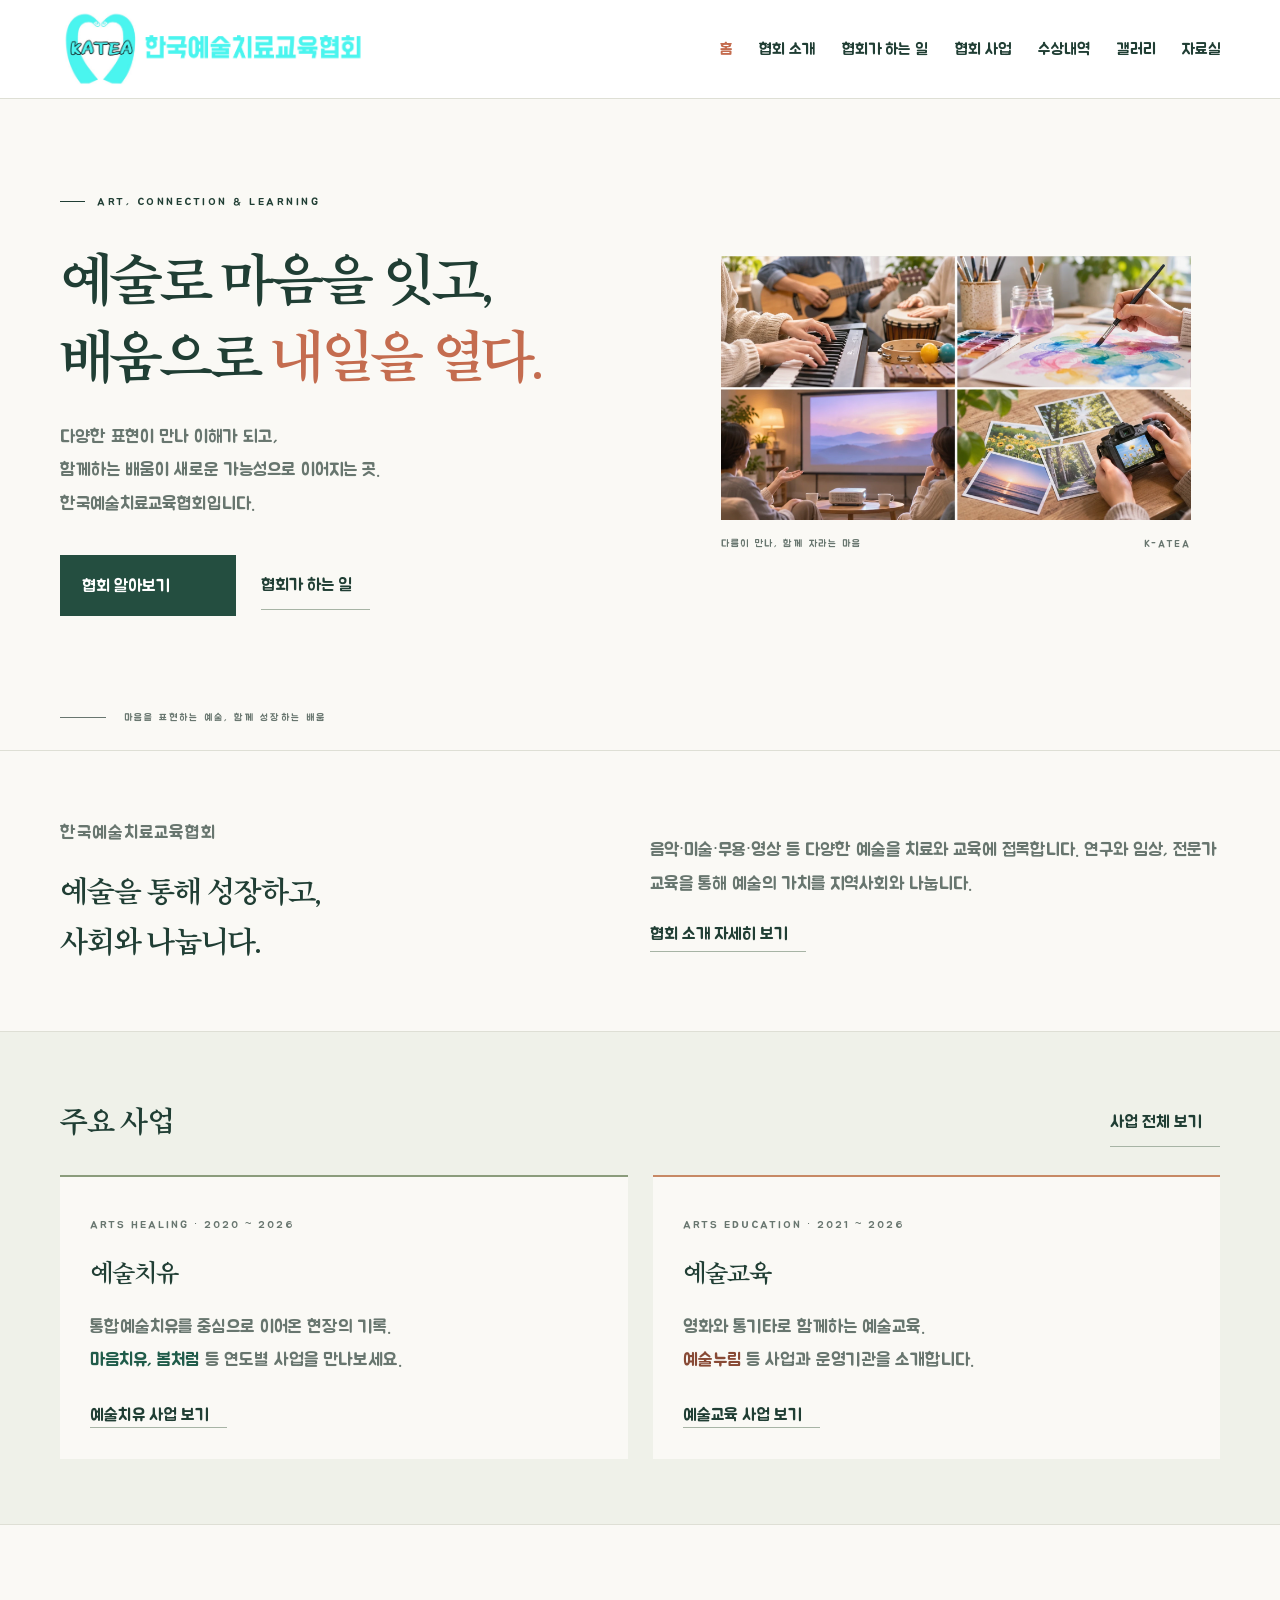
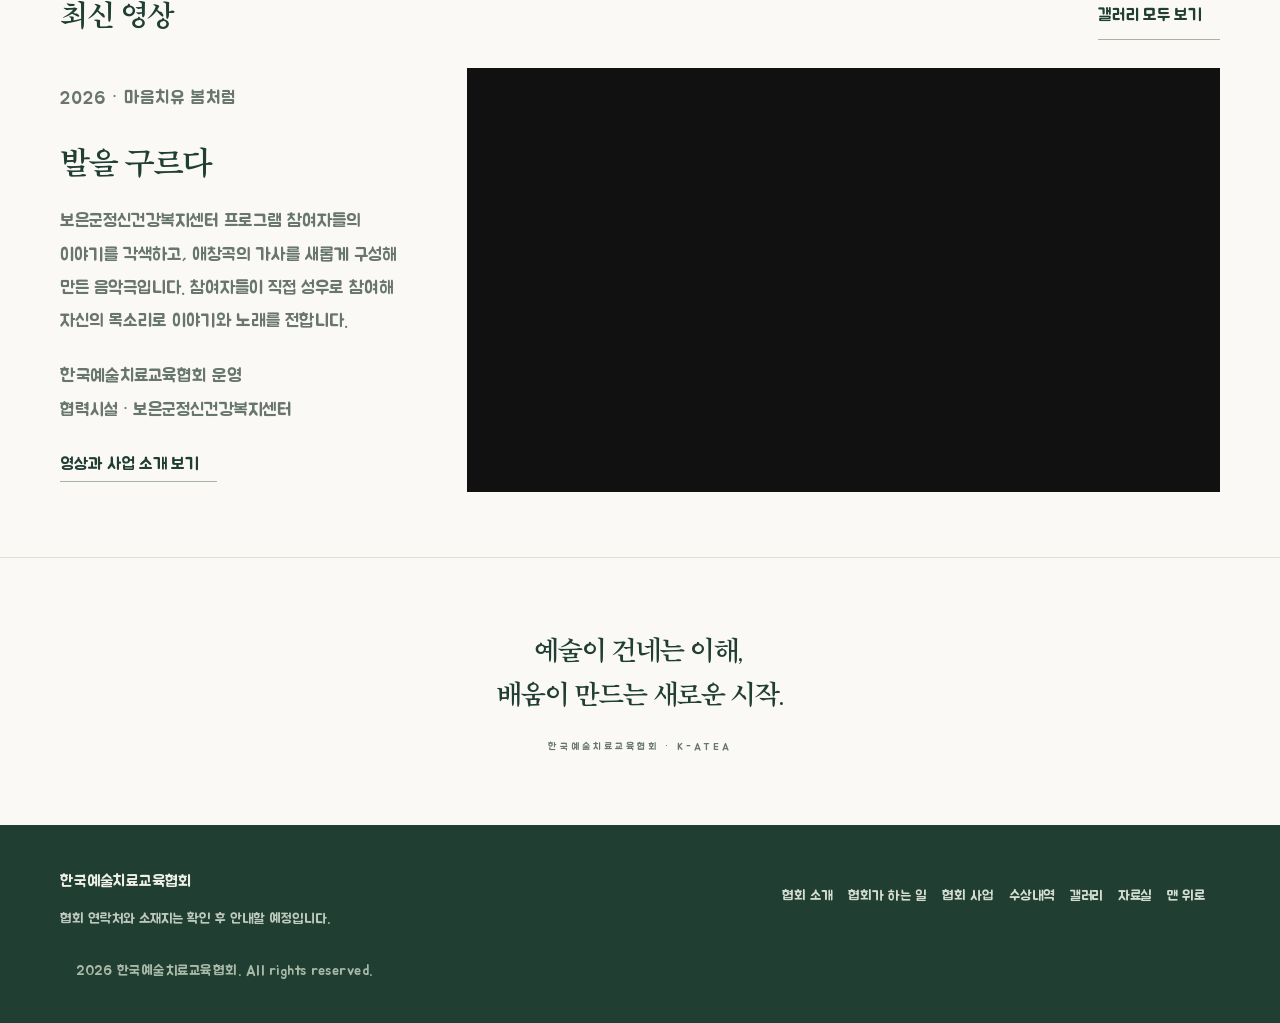
==== index.html @ a3e1eca7 "Replace the home hero illustration with the supplied arts photo collage" ====
<!doctype html><html lang="ko"><head><meta charset="utf-8"><meta name="viewport" content="width=device-width, initial-scale=1"><meta name="theme-color" content="#244e40"><title>한국예술치료교육협회</title><meta name="description" content="예술로 마음을 잇고, 배움으로 내일을 여는 한국예술치료교육협회. 협회 소개와 주요 사업, 활동 영상을 만나보세요."><link rel="canonical" href="https://k-atea.com/"><meta property="og:title" content="한국예술치료교육협회"><meta property="og:description" content="예술로 마음을 잇고, 배움으로 내일을 여는 한국예술치료교육협회. 협회 소개와 주요 사업, 활동 영상을 만나보세요."><meta property="og:url" content="https://k-atea.com/"><meta property="og:image" content="https://k-atea.com/assets/katea-bi.png"><link rel="stylesheet" href="/assets/site.css"><script>if(location.pathname==='/'||location.pathname==='/index.html'){const old={about:'/about/',history:'/about/#history',activities:'/activities/',projects:'/projects/',awards:'/awards/',gallery:'/gallery/'};const target=old[location.hash.slice(1)];if(target)location.replace(target);}</script><script src="/assets/site.js" defer></script></head><body class="home-page"><a href="#main" class="skip-link">본문 바로가기</a><header><div class="wrap header-inner"><a class="brand" href="/" aria-label="한국예술치료교육협회 홈"><img class="association-logo" src="/assets/katea-bi.png" width="2791" height="689" alt="한국예술치료교육협회 KATEA"></a><button class="menu" type="button" aria-expanded="false" aria-controls="navigation">메뉴</button><nav id="navigation" aria-label="주요 메뉴"><a href="/" aria-current="page">홈</a><a href="/about/">협회 소개</a><a href="/activities/">협회가 하는 일</a><a href="/projects/">협회 사업</a><a href="/awards/">수상내역</a><a href="/gallery/">갤러리</a><a href="/resources/">자료실</a></nav></div></header><main id="main"><section class="hero" aria-labelledby="hero-title"><div class="wrap hero-inner"><div>
<div class="eyebrow">ART, CONNECTION & LEARNING</div>
<h1 id="hero-title">예술로 마음을 잇고,<br>배움으로 <em>내일을 열다.</em></h1>
<p>다양한 표현이 만나 이해가 되고,<br>함께하는 배움이 새로운 가능성으로 이어지는 곳.<br>한국예술치료교육협회입니다.</p>
<div class="hero-actions"><a class="button" href="/about/">협회 알아보기 <span aria-hidden="true">↗</span></a><a class="text-link" href="/activities/">협회가 하는 일 <span aria-hidden="true">→</span></a></div>
</div>
<figure class="art"><img src="/assets/home-arts.webp" width="1670" height="940" fetchpriority="high" style="display:block;width:100%;height:auto" alt="건반·기타·타악기 연주, 수채화 그리기, 영상 감상, 사진 촬영을 담은 네 장면"><figcaption><span>다름이 만나, 함께 자라는 마음</span><span>K-ATEA</span></figcaption></figure>
</div><div class="wrap hero-foot">마음을 표현하는 예술, 함께 성장하는 배움</div></section><section class="home-summary"><div class="wrap home-summary-grid"><div><p class="kicker">한국예술치료교육협회</p><h2>예술을 통해 성장하고,<br>사회와 나눕니다.</h2></div><div><p>음악·미술·무용·영상 등 다양한 예술을 치료와 교육에 접목합니다. 연구와 임상, 전문가 교육을 통해 예술의 가치를 지역사회와 나눕니다.</p><a class="text-link" href="/about/">협회 소개 자세히 보기 →</a></div></div></section>
<section class="home-projects"><div class="wrap"><div class="home-section-heading"><h2>주요 사업</h2><a class="text-link" href="/projects/">사업 전체 보기 →</a></div><div class="home-project-grid"><a class="home-project-card" href="/projects/"><span class="section-index">ARTS HEALING · 2020 ~ 2026</span><h3>예술치유</h3><p>통합예술치유를 중심으로 이어온 현장의 기록.<br><span style="color:#205c4a">마음치유, 봄처럼</span> 등 연도별 사업을 만나보세요.</p><span class="home-card-link">예술치유 사업 보기 ↗</span></a><a class="home-project-card" href="/projects/?field=education"><span class="section-index">ARTS EDUCATION · 2021 ~ 2026</span><h3>예술교육</h3><p>영화와 통기타로 함께하는 예술교육.<br><span style="color:#884a35">예술누림</span> 등 사업과 운영기관을 소개합니다.</p><span class="home-card-link">예술교육 사업 보기 ↗</span></a></div></div></section>
<section class="home-latest"><div class="wrap"><div class="home-section-heading"><h2>최신 영상</h2><a class="text-link" href="/gallery/">갤러리 모두 보기 →</a></div><div class="home-latest-layout"><div><p class="kicker">2026 · 마음치유 봄처럼</p><h3>발을 구르다</h3><p>보은군정신건강복지센터 프로그램 참여자들의 이야기를 각색하고, 애창곡의 가사를 새롭게 구성해 만든 음악극입니다. 참여자들이 직접 성우로 참여해 자신의 목소리로 이야기와 노래를 전합니다.</p><p>한국예술치료교육협회 운영<br>협력시설 · 보은군정신건강복지센터</p><a class="text-link" href="/gallery/#video-title">영상과 사업 소개 보기 →</a></div><div class="video-frame"><iframe src="https://www.youtube-nocookie.com/embed/FaqzntUkGAo?rel=0" title="발을 구르다 | 2026, 마음치유 봄처럼" loading="lazy" referrerpolicy="strict-origin-when-cross-origin" allow="accelerometer; autoplay; clipboard-write; encrypted-media; gyroscope; picture-in-picture; web-share" allowfullscreen></iframe></div></div></div></section>
<div class="bottom-message"><p>예술이 건네는 이해,<br>배움이 만드는 새로운 시작.</p><small>한국예술치료교육협회 · K-ATEA</small></div></main><footer><div class="wrap"><div class="footer-inner"><div><strong>한국예술치료교육협회</strong><p>협회 연락처와 소재지는 확인 후 안내할 예정입니다.</p></div><div class="footer-links"><a href="/about/">협회 소개</a><a href="/activities/">협회가 하는 일</a><a href="/projects/">협회 사업</a><a href="/awards/">수상내역</a><a href="/gallery/">갤러리</a><a href="/resources/">자료실</a><a href="#main">맨 위로 ↑</a></div></div><div class="copyright">© <span id="year">2026</span> 한국예술치료교육협회. All rights reserved.</div></div></footer></body></html>
---- assets/site.css ----
:root{--ink:#203e34;--green:#244e40;--muted:#68766f;--paper:#faf9f5;--line:#dedfd5;--soft:#eff1e9;--accent:#c46c4f}
*{box-sizing:border-box}html{scroll-behavior:smooth;scroll-padding-top:110px}body{margin:0;background:var(--paper);color:var(--ink);font-family:"Noto Sans KR","Malgun Gothic",sans-serif;word-break:keep-all}a{color:inherit;text-decoration:none}button{font:inherit;cursor:pointer}a:focus-visible,button:focus-visible{outline:3px solid var(--accent);outline-offset:5px}.wrap{max-width:1240px;margin:auto;padding:0 40px}.draft{background:var(--green);color:#e4ebdf;text-align:center;padding:9px 16px;font-size:11px;letter-spacing:.03em}
header{position:sticky;top:0;background:rgba(250,249,245,.97);border-bottom:1px solid var(--line);z-index:5}.header-inner{height:88px;display:flex;align-items:center;justify-content:space-between;gap:22px}.brand{display:flex;align-items:center;gap:12px}.brand svg{width:38px;height:44px}.brand strong{display:block;font-size:19px;letter-spacing:-1px}.brand small{display:block;font-size:10px;letter-spacing:3px;margin-top:5px;color:var(--muted)}nav{display:flex;gap:27px}nav a{font-size:13px;font-weight:600;padding:14px 0}nav a:hover,nav a[aria-current]{color:var(--accent)}.menu{display:none;background:none;border:1px solid var(--line);padding:8px 12px;border-radius:4px}
.hero{position:relative;overflow:hidden;border-bottom:1px solid var(--line)}.hero-inner{display:grid;grid-template-columns:1.12fr 1fr;align-items:center;min-height:610px;gap:40px;padding-top:65px;padding-bottom:65px}.eyebrow{font-size:11px;letter-spacing:2.5px;font-weight:600;display:flex;align-items:center;gap:12px}.eyebrow:before{content:"";width:25px;height:1px;background:currentColor}.hero h1{font-size:clamp(36px,4.3vw,60px);font-weight:400;line-height:1.4;letter-spacing:-3px;margin:30px 0 25px}.hero h1 em{font-style:normal;color:var(--accent)}.hero p{font-size:15px;color:var(--muted);line-height:1.95;margin:0}.hero-actions{display:flex;gap:25px;align-items:center;margin-top:35px}.button{display:inline-flex;gap:30px;align-items:center;padding:16px 22px;background:var(--green);color:white;font-size:13px}.button:hover{background:#35634f}.text-link{font-size:13px;border-bottom:1px solid #a7b4a5;padding:10px 0}.art{margin:0;position:relative;max-width:470px;justify-self:center;width:100%}.art svg{width:100%;display:block}.art figcaption{margin-top:15px;display:flex;justify-content:space-between;color:var(--muted);font-size:10px;letter-spacing:1.7px}.hero-foot{font-size:10px;letter-spacing:2px;color:var(--muted);padding-bottom:24px;display:flex;gap:18px;align-items:center}.hero-foot:before{content:"";height:1px;width:46px;background:var(--muted)}
.section{padding:95px 0;border-bottom:1px solid var(--line)}.section-top{display:flex;justify-content:space-between;align-items:baseline;margin-bottom:38px}.section-title{font-size:34px;letter-spacing:-1.5px;font-weight:500;margin:0}.section-index{font-size:11px;letter-spacing:2px;color:var(--muted)}.split{display:grid;grid-template-columns:.85fr 1.15fr;gap:90px}.kicker{color:var(--accent);font-size:12px;letter-spacing:1px;margin:0 0 18px}.statement{font-size:33px;font-weight:400;line-height:1.65;letter-spacing:-1px;margin:0}.body-copy{font-size:15px;line-height:2.1;color:var(--muted);margin:0}.note{display:inline-block;font-size:11px;padding:5px 10px;background:#e8ebdf;color:#58634e;border-radius:20px;margin-bottom:15px}.values{margin-top:32px;display:flex;gap:24px;border-top:1px solid var(--line);padding-top:23px}.values span{font-size:12px;display:flex;align-items:center;gap:8px}.values i{width:6px;height:6px;background:var(--accent);border-radius:50%}.history{background:var(--soft)}.empty{border-top:1px solid #cdd4c6;border-bottom:1px solid #cdd4c6;padding:42px 0;display:flex;gap:30px;align-items:center}.empty-symbol{width:64px;height:64px;border:1px solid #cdd4c6;border-radius:50%;display:grid;place-items:center;font-size:25px;color:#66775e;flex-shrink:0}.empty h3{font-size:18px;font-weight:500;margin:0 0 10px}.empty p{font-size:13px;line-height:1.8;color:var(--muted);margin:0}.intro-line{max-width:600px;font-size:14px;line-height:1.9;color:var(--muted);margin:-16px 0 30px}.activities{display:grid;grid-template-columns:repeat(3,1fr);gap:35px;margin-top:25px}.activity{border-top:2px solid #8b9c7c;padding:26px 0 8px}.activity:nth-child(2){border-color:#c78965}.activity:nth-child(3){border-color:#c2bc83}.activity-number{font-size:12px;letter-spacing:2px;color:var(--muted)}.activity h3{font-size:23px;font-weight:500;letter-spacing:-1px;margin:26px 0 13px}.activity p{font-size:13px;line-height:1.95;color:var(--muted);margin:0}.award-inner{display:grid;grid-template-columns:.8fr 1.2fr;gap:75px;align-items:center}.award-title p{margin:18px 0 0;line-height:1.9;font-size:14px;color:var(--muted)}.gallery{background:#f0eee6}.gallery-head{display:flex;justify-content:space-between;align-items:center;gap:20px;margin-bottom:25px}.filters{display:flex;gap:8px}.filters button{border:1px solid #d4d6c9;background:transparent;padding:9px 19px;border-radius:24px;font-size:12px;color:var(--muted)}.filters button[aria-pressed="true"]{background:var(--green);color:white;border-color:var(--green)}.gallery-space{min-height:240px;border:1px solid #d4d6c9;display:grid;place-items:center;text-align:center;padding:35px;background:rgba(255,255,255,.25)}.gallery-space svg{width:45px;height:45px;margin:auto auto 17px;color:#7a886e}.gallery-space h3{font-size:19px;font-weight:500;margin:0 0 12px}.gallery-space p{font-size:13px;color:var(--muted);margin:0;line-height:1.9}.bottom-message{padding:70px 20px;text-align:center}.bottom-message p{font-size:26px;font-weight:400;line-height:1.7;letter-spacing:-1px;margin:0}.bottom-message small{display:block;letter-spacing:3px;font-size:10px;margin-top:22px;color:var(--muted)}footer{background:#213e33;color:#eff0e8;padding:40px 0}.footer-inner{display:flex;justify-content:space-between;align-items:center;gap:25px}.footer-inner strong{font-size:16px;font-weight:500}.footer-inner p{font-size:11px;color:#bdc9bc;line-height:1.8;margin:10px 0 0}.footer-inner a{font-size:12px;border-bottom:1px solid #7b8d7a;padding-bottom:5px}.copyright{font-size:10px;color:#a9b9a8;margin-top:28px;letter-spacing:.5px}
@media(max-width:1000px){.wrap{padding-left:26px;padding-right:26px}nav{gap:15px}nav a{font-size:12px}.brand strong{font-size:16px}.brand small{letter-spacing:2px}.hero-inner{min-height:540px;gap:15px}.split{gap:45px}.award-inner{gap:40px}}
@media(max-width:760px){html{scroll-padding-top:85px}.wrap{padding-left:23px;padding-right:23px}.header-inner{height:75px}.brand strong{font-size:16px}.brand small{font-size:8px;letter-spacing:1.8px}.brand svg{width:30px}.menu{display:block}nav{display:none;position:absolute;left:0;right:0;top:75px;background:var(--paper);padding:12px 24px 22px;border-bottom:1px solid var(--line);flex-direction:column;gap:0}nav.open{display:flex}nav a{font-size:14px;padding:13px 0}.hero-inner{grid-template-columns:1fr;padding-top:48px;padding-bottom:25px;gap:30px}.hero h1{font-size:42px;letter-spacing:-2.5px;margin-top:25px}.hero p{font-size:14px}.eyebrow{font-size:10px;letter-spacing:1.5px}.art{width:80%;max-width:360px}.hero-actions{gap:20px}.hero-foot{font-size:9px;padding-top:20px}.section{padding:62px 0}.section-top{margin-bottom:30px}.section-title{font-size:28px}.section-index{font-size:9px;letter-spacing:1px}.split,.award-inner{grid-template-columns:1fr;gap:28px}.statement{font-size:28px}.body-copy{font-size:14px}.activities{grid-template-columns:1fr;gap:27px}.activity h3{margin-top:16px}.activity p{max-width:480px}.empty{gap:18px;padding:30px 0}.empty-symbol{width:48px;height:48px}.empty h3{font-size:16px}.empty p{font-size:12px}.gallery-head{align-items:flex-start;flex-direction:column}.gallery-space{min-height:230px}.bottom-message{padding:50px 20px}.bottom-message p{font-size:22px}.footer-inner{align-items:flex-start;flex-direction:column}.intro-line{margin-top:-5px}}
@media(prefers-reduced-motion:reduce){html{scroll-behavior:auto}}

/* Official association BI and activity video */
header{background:#fff}.brand{flex-shrink:0}.association-logo{display:block;width:315px;max-width:100%;height:auto}.header-inner{height:98px}
.gallery-space[hidden],.gallery-feature[hidden]{display:none}
.gallery-feature{background:#fff;border:1px solid var(--line);padding:30px}
.video-heading{display:flex;justify-content:space-between;gap:25px;align-items:center;margin-bottom:24px}
.video-heading .kicker{margin-bottom:12px}.video-heading h3{font-size:36px;font-weight:500;letter-spacing:-1.5px;margin:0;line-height:1.4}
.video-project{font-size:14px;line-height:1.8;color:var(--muted);margin:0;text-align:right}.video-project span{display:block;font-size:11px;letter-spacing:1px;color:var(--accent);margin-bottom:4px}
.video-frame{aspect-ratio:16/9;width:100%;background:#111;position:relative}.video-frame iframe{position:absolute;inset:0;width:100%;height:100%;border:0}
.video-caption{display:flex;justify-content:space-between;gap:15px;align-items:center;margin:16px 0 26px;font-size:12px;color:var(--muted);line-height:1.8}.video-caption p{margin:0}.video-caption a{white-space:nowrap;border-bottom:1px solid #a7b4a5;color:var(--green)}
.partners{display:grid;grid-template-columns:repeat(4,minmax(0,1fr));border-top:1px solid var(--line);padding-top:24px;gap:22px}
.partner{min-width:0}.partner-role{display:block;font-size:11px;color:var(--muted);margin-bottom:12px}.partner a{display:flex;align-items:center;justify-content:center;height:75px;background:white;border:1px solid #edeee9;padding:12px}.partner img{display:block;max-width:100%;max-height:100%;width:auto;height:auto}.partner .partner-name{font-size:11px;line-height:1.7;margin:9px 0 0;color:var(--muted)}.partner .arte-mark{width:100%;height:auto;max-height:100%}
.gallery-status{font-size:12px;color:var(--muted);margin:15px 0 0}
@media(max-width:1000px){.association-logo{width:275px}.header-inner{gap:15px}nav{gap:15px}}
@media(max-width:760px){.header-inner{height:82px}.association-logo{width:235px}nav{top:82px}.gallery-feature{padding:18px}.video-heading{align-items:flex-start;flex-direction:column;gap:15px}.video-heading h3{font-size:30px}.video-project{text-align:left}.video-project span{display:inline;margin-right:8px}.video-caption{align-items:flex-start;flex-direction:column;margin-bottom:22px}.partners{grid-template-columns:repeat(2,minmax(0,1fr));gap:20px 15px}.partner a{height:67px;padding:10px}.partner-name{font-size:10px}.gallery-head{gap:20px}}
@media(max-width:360px){.association-logo{width:205px}.header-inner{gap:10px}}

/* Association purpose and strengths */
.about-purpose>.body-copy+.body-copy{margin-top:22px}.strengths{margin-top:65px;padding-top:42px;border-top:1px solid var(--line)}.strengths-intro h3{font-size:26px;line-height:1.6;letter-spacing:-1px;font-weight:500;margin:0}.strengths-intro .kicker{margin-bottom:12px}.strengths-grid{display:grid;grid-template-columns:repeat(2,minmax(0,1fr));gap:32px 55px;margin-top:32px}.strengths-grid article{position:relative;padding-left:38px}.strength-number{position:absolute;top:4px;left:0;color:var(--accent);font-size:11px;letter-spacing:1px}.strengths-grid h4{font-size:18px;font-weight:500;line-height:1.65;margin:0 0 12px;letter-spacing:-.5px}.strengths-grid p{font-size:13px;line-height:1.95;color:var(--muted);margin:0}
@media(max-width:760px){.strengths{margin-top:42px;padding-top:30px}.strengths-intro h3{font-size:23px}.strengths-grid{grid-template-columns:1fr;gap:28px;margin-top:28px}.strengths-grid article{padding-left:32px}.strengths-grid h4{font-size:17px}.about-purpose .values{gap:16px;flex-wrap:wrap}}

/* Arts healing and arts education project archive */
.projects-section{background:#f0f2eb}.projects-heading{display:flex;justify-content:space-between;align-items:center;gap:25px}.projects-heading .intro-line{margin:0}.project-filters{display:flex;gap:8px;flex-shrink:0}.project-filters button{border:1px solid #cfd7c9;background:transparent;color:var(--muted);padding:11px 23px;font-size:13px;border-radius:25px}.project-filters button[aria-pressed="true"]{background:var(--green);border-color:var(--green);color:white}.project-category-description{font-size:12px;letter-spacing:.5px;color:var(--muted);margin:28px 0 0}.project-timeline[hidden]{display:none}.project-timeline{margin-top:26px}.project-year{display:grid;grid-template-columns:180px minmax(0,1fr);gap:35px;border-top:1px solid #cdd5c6;padding:36px 0}.project-year:last-child{padding-bottom:0}.project-year-label h3{font-size:36px;font-weight:400;letter-spacing:-1px;margin:0 0 12px;line-height:1.2}.project-period{font-size:12px;color:var(--muted);line-height:1.8;margin:15px 0 0}.project-period>span{display:block;font-size:10px;letter-spacing:.5px}.project-live{display:inline-block;border:1px solid #a9baa0;color:#476a38;border-radius:20px;font-size:10px;padding:4px 10px}.project-entry{background:var(--paper);padding:26px 28px}.project-entry+.project-entry{margin-top:16px}.project-organizer{font-size:11px;color:var(--muted);margin:0 0 10px}.project-entry h4{font-size:19px;font-weight:500;letter-spacing:-.5px;line-height:1.7;margin:0}.project-tags{display:flex;flex-wrap:wrap;gap:7px;margin-top:16px}.project-tags span{font-size:11px;color:#59674e;background:#e8ecdf;padding:5px 10px;border-radius:3px}.project-institutions{border-top:1px solid var(--line);margin-top:22px;padding-top:14px}.project-institutions summary{font-size:12px;color:var(--green);cursor:pointer;padding:3px 0;width:fit-content}.project-institutions summary:focus-visible{outline:3px solid var(--accent);outline-offset:5px}.project-institution-groups{padding-top:18px}.project-institution-groups>div+div{margin-top:20px}.project-institution-groups h5{font-size:12px;font-weight:600;margin:0 0 10px}.project-institution-groups ul{list-style:disc;margin:0;padding-left:17px;display:grid;grid-template-columns:repeat(2,minmax(0,1fr));column-gap:25px;row-gap:7px}.project-institution-groups li{font-size:12px;line-height:1.85;color:var(--muted);padding-left:1px}
@media(max-width:1020px){.menu{display:block}nav{display:none;position:absolute;left:0;right:0;top:82px;background:#fff;padding:12px 24px 22px;border-bottom:1px solid var(--line);flex-direction:column;gap:0}nav.open{display:flex}nav a{font-size:14px;padding:13px 0}.header-inner{height:82px}.association-logo{width:235px}}
@media(max-width:760px){.projects-heading{align-items:flex-start;flex-direction:column;gap:24px}.project-filters button{padding:10px 23px}.project-year{grid-template-columns:1fr;gap:21px;padding:28px 0}.project-year-label{display:flex;align-items:center;gap:14px;flex-wrap:wrap}.project-year-label h3{font-size:30px;margin:0}.project-period{margin:0 0 0 auto;text-align:right;font-size:11px}.project-period>span{font-size:9px}.project-entry{padding:21px 19px}.project-entry h4{font-size:17px}.project-institution-groups ul{grid-template-columns:1fr;gap:6px}.project-category-description{font-size:11px}}

/* Separate menu pages and a concise home */
.skip-link{position:absolute;left:-9999px;top:12px;background:#fff;padding:12px;z-index:20}.skip-link:focus{left:12px}.sr-only{position:absolute;width:1px;height:1px;padding:0;margin:-1px;overflow:hidden;clip:rect(0,0,0,0);white-space:nowrap;border:0}
.page-heading{background:var(--soft);border-bottom:1px solid var(--line);padding:28px 0 46px}.breadcrumb{display:flex;gap:12px;font-size:11px;color:var(--muted);margin-bottom:30px}.breadcrumb a{text-decoration:underline;text-underline-offset:3px}.page-heading h1{font-size:44px;font-weight:400;letter-spacing:-2px;line-height:1.4;margin:14px 0}.page-heading>.wrap>p{font-size:14px;line-height:1.9;color:var(--muted);margin:0;max-width:680px}.page-subnav{display:flex;gap:24px;margin-top:26px;flex-wrap:wrap}.page-subnav a{font-size:12px;border-bottom:1px solid #a7b4a5;padding-bottom:7px}.detail-page .section{padding-top:52px;padding-bottom:70px;min-height:250px}.detail-page .projects-section,.detail-page .gallery{background:var(--paper)}.detail-page .strengths{margin-top:50px}.detail-page .strengths-intro h2{font-size:26px;line-height:1.6;font-weight:500;letter-spacing:-1px;margin:0}.detail-page .strengths-grid h3{font-size:18px;line-height:1.65;font-weight:500;letter-spacing:-.5px;margin:0 0 12px}.detail-page .project-year-label h2{font-size:36px;font-weight:400;letter-spacing:-1px;line-height:1.2;margin:0 0 12px}.detail-page .project-entry h3{font-size:19px;font-weight:500;letter-spacing:-.5px;line-height:1.7;margin:0}.detail-page .project-institution-groups h4{font-size:12px;font-weight:600;margin:0 0 10px}.detail-page .video-heading h2{font-size:36px;font-weight:500;letter-spacing:-1.5px;line-height:1.4;margin:0}.detail-page #history{border-top:1px solid var(--line)}
.home-summary{padding:65px 0;border-bottom:1px solid var(--line)}.home-summary-grid{display:grid;grid-template-columns:.95fr 1.05fr;gap:75px;align-items:center}.home-summary h2{font-size:29px;line-height:1.7;font-weight:400;letter-spacing:-1px;margin:0}.home-summary p{font-size:14px;line-height:2;color:var(--muted);margin:0 0 18px}.home-projects{padding:65px 0;background:var(--soft);border-bottom:1px solid var(--line)}.home-section-heading{display:flex;align-items:center;justify-content:space-between;gap:25px;margin-bottom:28px}.home-section-heading h2{font-size:29px;font-weight:500;letter-spacing:-1px;margin:0}.home-project-grid{display:grid;grid-template-columns:repeat(2,minmax(0,1fr));gap:25px}.home-project-card{background:var(--paper);padding:30px;display:block;border-top:2px solid #8b9c7c;transition:background .15s}.home-project-card:nth-child(2){border-top-color:#c78965}.home-project-card:hover{background:#fff}.home-project-card h3{font-size:24px;font-weight:500;letter-spacing:-1px;margin:16px 0}.home-project-card p{font-size:13px;line-height:1.9;color:var(--muted);margin:0 0 22px}.home-card-link{font-size:12px;border-bottom:1px solid #a7b4a5;padding-bottom:5px}.home-latest{padding:65px 0;border-bottom:1px solid var(--line)}.home-latest-layout{display:grid;grid-template-columns:.65fr 1.35fr;gap:45px;align-items:center}.home-latest h3{font-size:31px;font-weight:400;letter-spacing:-1px;margin:15px 0}.home-latest p{font-size:14px;line-height:1.9;color:var(--muted);margin:0 0 22px}.home-latest .video-frame{margin:0}.footer-links{display:flex;flex-wrap:wrap;gap:15px;line-height:1.8}.footer-inner .footer-links a{font-size:11px;border:0;color:#d3ddcf}.empty-page{padding:75px 0;min-height:350px}.empty-page p{line-height:2;color:var(--muted)}
@media(max-width:760px){.page-heading{padding:23px 0 30px}.page-heading h1{font-size:34px;letter-spacing:-1.5px}.breadcrumb{margin-bottom:23px}.page-heading>.wrap>p{font-size:13px}.detail-page .section{padding-top:36px;padding-bottom:48px}.home-summary,.home-projects,.home-latest{padding:45px 0}.home-summary-grid,.home-latest-layout{grid-template-columns:1fr;gap:25px}.home-summary h2{font-size:25px}.home-section-heading h2{font-size:26px}.home-section-heading{gap:15px}.home-section-heading .text-link{font-size:11px;white-space:nowrap}.home-project-grid{grid-template-columns:1fr;gap:18px}.home-project-card{padding:25px}.home-project-card h3{font-size:22px;margin:14px 0}.home-project-card p{margin-bottom:18px}.home-latest h3{font-size:28px}.detail-page .strengths-intro h2{font-size:23px}.detail-page .strengths-grid h3{font-size:17px}.detail-page .project-year-label h2{font-size:30px;margin:0}.detail-page .project-entry h3{font-size:17px}.detail-page .video-heading h2{font-size:30px}.page-subnav{gap:20px}.footer-links{gap:12px}}

/* 2024 Korea Arts & Culture Education Service commendation */
.award-record{display:grid;grid-template-columns:.9fr 1.1fr;gap:55px;align-items:start}.award-photo{margin:0}.award-photo>a{display:block;background:#eee9df;border:1px solid #e1dfd5;padding:10px}.award-photo img{display:block;width:100%;height:auto}.award-photo figcaption{text-align:center;margin-top:15px;font-size:12px;color:var(--muted)}.award-photo figcaption a{border-bottom:1px solid #a7b4a5;padding-bottom:4px}.award-copy>.kicker{line-height:1.8;margin:0 0 15px}.award-copy h2{font-size:30px;font-weight:500;line-height:1.6;letter-spacing:-1.2px;margin:0 0 26px}.award-facts{margin:0;padding:20px 0;border-top:1px solid var(--line);border-bottom:1px solid var(--line)}.award-facts>div{display:grid;grid-template-columns:80px minmax(0,1fr);gap:14px;font-size:13px;line-height:1.8}.award-facts>div+div{margin-top:10px}.award-facts dt{color:var(--muted)}.award-facts dd{margin:0}.award-description{margin-top:28px}.award-description h3{font-size:19px;line-height:1.7;font-weight:500;margin:0 0 15px;letter-spacing:-.5px}.award-description p{font-size:14px;line-height:2;color:var(--muted);margin:0}.award-description p+p{margin-top:16px}.award-citation{margin-top:24px;border-top:1px solid var(--line);padding-top:17px}.award-citation summary{font-size:12px;color:var(--green);cursor:pointer;line-height:1.8;padding:3px 0}.award-citation blockquote{font-size:13px;line-height:2;color:var(--muted);margin:17px 0 0;padding:0 0 0 16px;border-left:2px solid #aab69a}.award-project-link{margin-top:25px;display:inline-block}
@media(max-width:760px){.award-record{grid-template-columns:1fr;gap:35px}.award-photo{max-width:410px;width:100%;justify-self:center}.award-copy h2{font-size:25px;letter-spacing:-1px;margin-bottom:22px}.award-copy>.kicker{font-size:11px}.award-facts>div{grid-template-columns:65px minmax(0,1fr);gap:10px;font-size:12px}.award-description h3{font-size:18px}.award-description p{font-size:13px}.award-citation blockquote{font-size:12px}}

.video-description{margin:0 0 24px;max-width:860px}.video-description h3{font-size:14px;font-weight:600;color:var(--green);margin:0 0 8px}.video-description p{font-size:15px;line-height:1.95;color:var(--muted);margin:0}

/* BOOKK typography */

@font-face{font-family:"Bookk Gothic";src:url("/assets/fonts/BookkGothic_Bold.woff2") format("woff2");font-style:normal;font-weight:100 900;font-display:swap}
@font-face{font-family:"Bookk Myungjo";src:url("/assets/fonts/BookkMyungjo_Light.woff2") format("woff2");font-style:normal;font-weight:100 500;font-display:swap}
@font-face{font-family:"Bookk Myungjo";src:url("/assets/fonts/BookkMyungjo_Bold.woff2") format("woff2");font-style:normal;font-weight:600 900;font-display:swap}
body{font-family:"Bookk Gothic","Malgun Gothic",sans-serif}input,select,textarea{font-family:inherit}h1,h2,h3,h4,h5,h6,.statement,.bottom-message p{font-family:"Bookk Myungjo","Batang",serif}

h1,h2,h3,h4,h5,h6,.statement,.bottom-message p{font-weight:700!important}

/* Jua body type and larger reading sizes */
@font-face{font-family:"BM Jua";src:url("/assets/fonts/BMJUA.woff2") format("woff2");font-style:normal;font-weight:100 900;font-display:swap}
body{font-family:"BM Jua","Malgun Gothic",sans-serif;font-size:18px;line-height:1.7}
main p:not(.statement):not(.bottom-message p),main li,main dd,main dt,main blockquote{font-size:18px!important;line-height:1.85!important}
main button,main summary,main label,main input,main select,.text-link,.button,.page-subnav a,.home-card-link{font-size:17px!important}
nav a{font-size:16px!important}
.project-tags span,.project-period>span,.project-live,.partner-role,.partner-name,.video-caption,.breadcrumb,.kicker,.project-category-description{font-size:15px!important}
.footer-inner p,.footer-inner .footer-links a,.copyright{font-size:14px}
.detail-page .project-institution-groups h4,.video-description h3{font-size:18px}
@media(max-width:760px){body{font-size:17px}main p:not(.statement):not(.bottom-message p),main li,main dd,main dt,main blockquote{font-size:17px!important}main button,main summary,main label,.text-link,.button{font-size:16px!important}.home-section-heading{flex-wrap:wrap}.hero-actions{flex-wrap:wrap}.video-caption{flex-wrap:wrap}}
@media(min-width:1021px) and (max-width:1250px){nav{gap:14px}.association-logo{width:245px}}

/* Render middle dots with a system glyph in Jua text. */
@font-face{font-family:"BM Jua";src:local("Arial"),local("Liberation Sans"),local("Roboto"),local("Helvetica");font-style:normal;font-weight:100 900;unicode-range:U+00B7,U+007E}
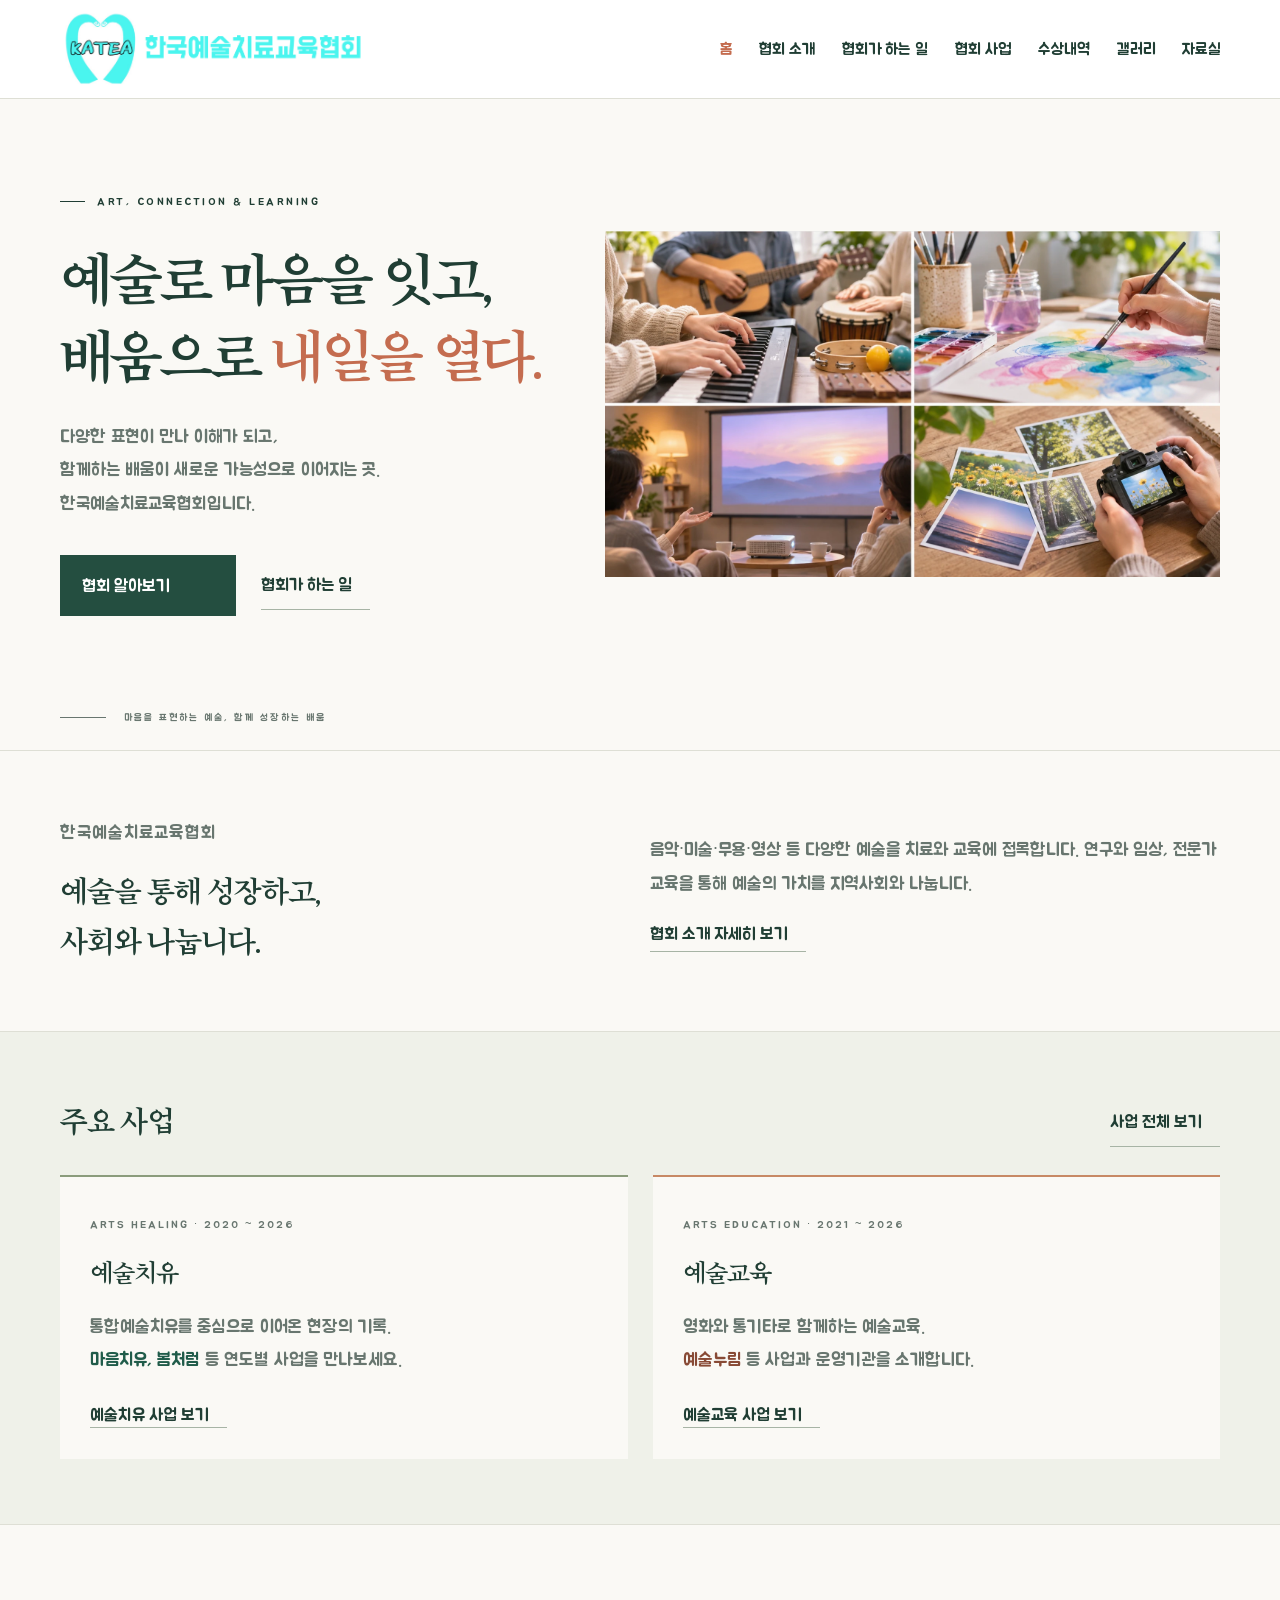
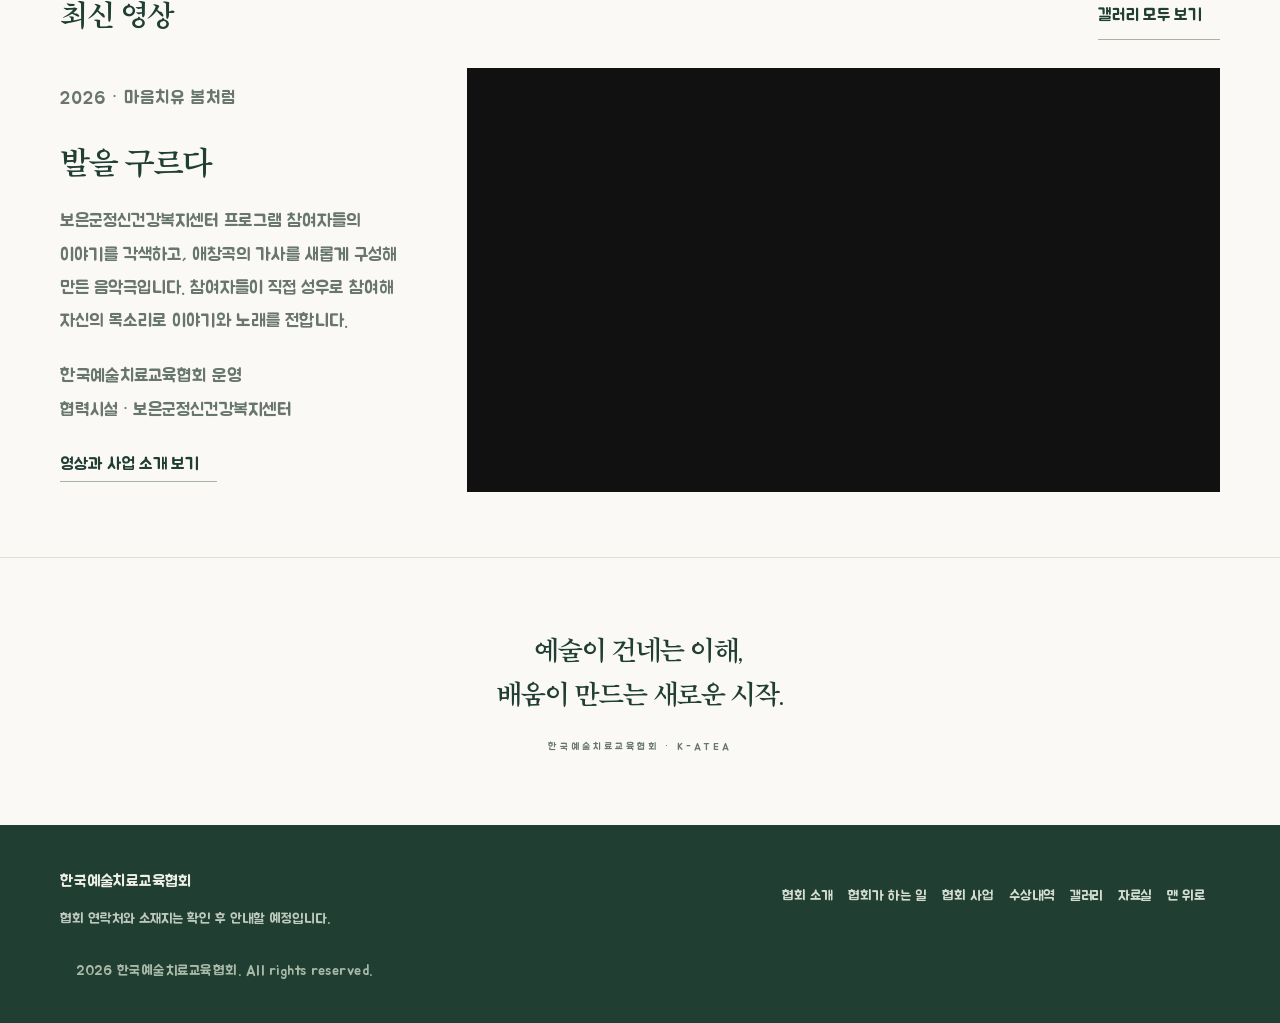
==== commit 8fb2c85f: "Enlarge the home photo on desktop and mobile and remove its caption" ====
--- a/index.html
+++ b/index.html
@@ -1,10 +1,10 @@
-<!doctype html><html lang="ko"><head><meta charset="utf-8"><meta name="viewport" content="width=device-width, initial-scale=1"><meta name="theme-color" content="#244e40"><title>한국예술치료교육협회</title><meta name="description" content="예술로 마음을 잇고, 배움으로 내일을 여는 한국예술치료교육협회. 협회 소개와 주요 사업, 활동 영상을 만나보세요."><link rel="canonical" href="https://k-atea.com/"><meta property="og:title" content="한국예술치료교육협회"><meta property="og:description" content="예술로 마음을 잇고, 배움으로 내일을 여는 한국예술치료교육협회. 협회 소개와 주요 사업, 활동 영상을 만나보세요."><meta property="og:url" content="https://k-atea.com/"><meta property="og:image" content="https://k-atea.com/assets/katea-bi.png"><link rel="stylesheet" href="/assets/site.css"><script>if(location.pathname==='/'||location.pathname==='/index.html'){const old={about:'/about/',history:'/about/#history',activities:'/activities/',projects:'/projects/',awards:'/awards/',gallery:'/gallery/'};const target=old[location.hash.slice(1)];if(target)location.replace(target);}</script><script src="/assets/site.js" defer></script></head><body class="home-page"><a href="#main" class="skip-link">본문 바로가기</a><header><div class="wrap header-inner"><a class="brand" href="/" aria-label="한국예술치료교육협회 홈"><img class="association-logo" src="/assets/katea-bi.png" width="2791" height="689" alt="한국예술치료교육협회 KATEA"></a><button class="menu" type="button" aria-expanded="false" aria-controls="navigation">메뉴</button><nav id="navigation" aria-label="주요 메뉴"><a href="/" aria-current="page">홈</a><a href="/about/">협회 소개</a><a href="/activities/">협회가 하는 일</a><a href="/projects/">협회 사업</a><a href="/awards/">수상내역</a><a href="/gallery/">갤러리</a><a href="/resources/">자료실</a></nav></div></header><main id="main"><section class="hero" aria-labelledby="hero-title"><div class="wrap hero-inner"><div>
+<!doctype html><html lang="ko"><head><meta charset="utf-8"><meta name="viewport" content="width=device-width, initial-scale=1"><meta name="theme-color" content="#244e40"><title>한국예술치료교육협회</title><meta name="description" content="예술로 마음을 잇고, 배움으로 내일을 여는 한국예술치료교육협회. 협회 소개와 주요 사업, 활동 영상을 만나보세요."><link rel="canonical" href="https://k-atea.com/"><meta property="og:title" content="한국예술치료교육협회"><meta property="og:description" content="예술로 마음을 잇고, 배움으로 내일을 여는 한국예술치료교육협회. 협회 소개와 주요 사업, 활동 영상을 만나보세요."><meta property="og:url" content="https://k-atea.com/"><meta property="og:image" content="https://k-atea.com/assets/katea-bi.png"><link rel="stylesheet" href="/assets/site.css"><script>if(location.pathname==='/'||location.pathname==='/index.html'){const old={about:'/about/',history:'/about/#history',activities:'/activities/',projects:'/projects/',awards:'/awards/',gallery:'/gallery/'};const target=old[location.hash.slice(1)];if(target)location.replace(target);}</script><script src="/assets/site.js" defer></script><style>.hero .hero-inner{grid-template-columns:minmax(0,1fr) minmax(0,1.2fr);gap:32px}.hero .art{width:100%;max-width:none}@media(max-width:760px){.hero .hero-inner{grid-template-columns:minmax(0,1fr);gap:25px}}</style></head><body class="home-page"><a href="#main" class="skip-link">본문 바로가기</a><header><div class="wrap header-inner"><a class="brand" href="/" aria-label="한국예술치료교육협회 홈"><img class="association-logo" src="/assets/katea-bi.png" width="2791" height="689" alt="한국예술치료교육협회 KATEA"></a><button class="menu" type="button" aria-expanded="false" aria-controls="navigation">메뉴</button><nav id="navigation" aria-label="주요 메뉴"><a href="/" aria-current="page">홈</a><a href="/about/">협회 소개</a><a href="/activities/">협회가 하는 일</a><a href="/projects/">협회 사업</a><a href="/awards/">수상내역</a><a href="/gallery/">갤러리</a><a href="/resources/">자료실</a></nav></div></header><main id="main"><section class="hero" aria-labelledby="hero-title"><div class="wrap hero-inner"><div>
 <div class="eyebrow">ART, CONNECTION & LEARNING</div>
 <h1 id="hero-title">예술로 마음을 잇고,<br>배움으로 <em>내일을 열다.</em></h1>
 <p>다양한 표현이 만나 이해가 되고,<br>함께하는 배움이 새로운 가능성으로 이어지는 곳.<br>한국예술치료교육협회입니다.</p>
 <div class="hero-actions"><a class="button" href="/about/">협회 알아보기 <span aria-hidden="true">↗</span></a><a class="text-link" href="/activities/">협회가 하는 일 <span aria-hidden="true">→</span></a></div>
 </div>
-<figure class="art"><img src="/assets/home-arts.webp" width="1670" height="940" fetchpriority="high" style="display:block;width:100%;height:auto" alt="건반·기타·타악기 연주, 수채화 그리기, 영상 감상, 사진 촬영을 담은 네 장면"><figcaption><span>다름이 만나, 함께 자라는 마음</span><span>K-ATEA</span></figcaption></figure>
+<figure class="art"><img src="/assets/home-arts.webp" width="1670" height="940" fetchpriority="high" style="display:block;width:100%;height:auto" alt="건반·기타·타악기 연주, 수채화 그리기, 영상 감상, 사진 촬영을 담은 네 장면"></figure>
 </div><div class="wrap hero-foot">마음을 표현하는 예술, 함께 성장하는 배움</div></section><section class="home-summary"><div class="wrap home-summary-grid"><div><p class="kicker">한국예술치료교육협회</p><h2>예술을 통해 성장하고,<br>사회와 나눕니다.</h2></div><div><p>음악·미술·무용·영상 등 다양한 예술을 치료와 교육에 접목합니다. 연구와 임상, 전문가 교육을 통해 예술의 가치를 지역사회와 나눕니다.</p><a class="text-link" href="/about/">협회 소개 자세히 보기 →</a></div></div></section>
 <section class="home-projects"><div class="wrap"><div class="home-section-heading"><h2>주요 사업</h2><a class="text-link" href="/projects/">사업 전체 보기 →</a></div><div class="home-project-grid"><a class="home-project-card" href="/projects/"><span class="section-index">ARTS HEALING · 2020 ~ 2026</span><h3>예술치유</h3><p>통합예술치유를 중심으로 이어온 현장의 기록.<br><span style="color:#205c4a">마음치유, 봄처럼</span> 등 연도별 사업을 만나보세요.</p><span class="home-card-link">예술치유 사업 보기 ↗</span></a><a class="home-project-card" href="/projects/?field=education"><span class="section-index">ARTS EDUCATION · 2021 ~ 2026</span><h3>예술교육</h3><p>영화와 통기타로 함께하는 예술교육.<br><span style="color:#884a35">예술누림</span> 등 사업과 운영기관을 소개합니다.</p><span class="home-card-link">예술교육 사업 보기 ↗</span></a></div></div></section>
 <section class="home-latest"><div class="wrap"><div class="home-section-heading"><h2>최신 영상</h2><a class="text-link" href="/gallery/">갤러리 모두 보기 →</a></div><div class="home-latest-layout"><div><p class="kicker">2026 · 마음치유 봄처럼</p><h3>발을 구르다</h3><p>보은군정신건강복지센터 프로그램 참여자들의 이야기를 각색하고, 애창곡의 가사를 새롭게 구성해 만든 음악극입니다. 참여자들이 직접 성우로 참여해 자신의 목소리로 이야기와 노래를 전합니다.</p><p>한국예술치료교육협회 운영<br>협력시설 · 보은군정신건강복지센터</p><a class="text-link" href="/gallery/#video-title">영상과 사업 소개 보기 →</a></div><div class="video-frame"><iframe src="https://www.youtube-nocookie.com/embed/FaqzntUkGAo?rel=0" title="발을 구르다 | 2026, 마음치유 봄처럼" loading="lazy" referrerpolicy="strict-origin-when-cross-origin" allow="accelerometer; autoplay; clipboard-write; encrypted-media; gyroscope; picture-in-picture; web-share" allowfullscreen></iframe></div></div></div></section>
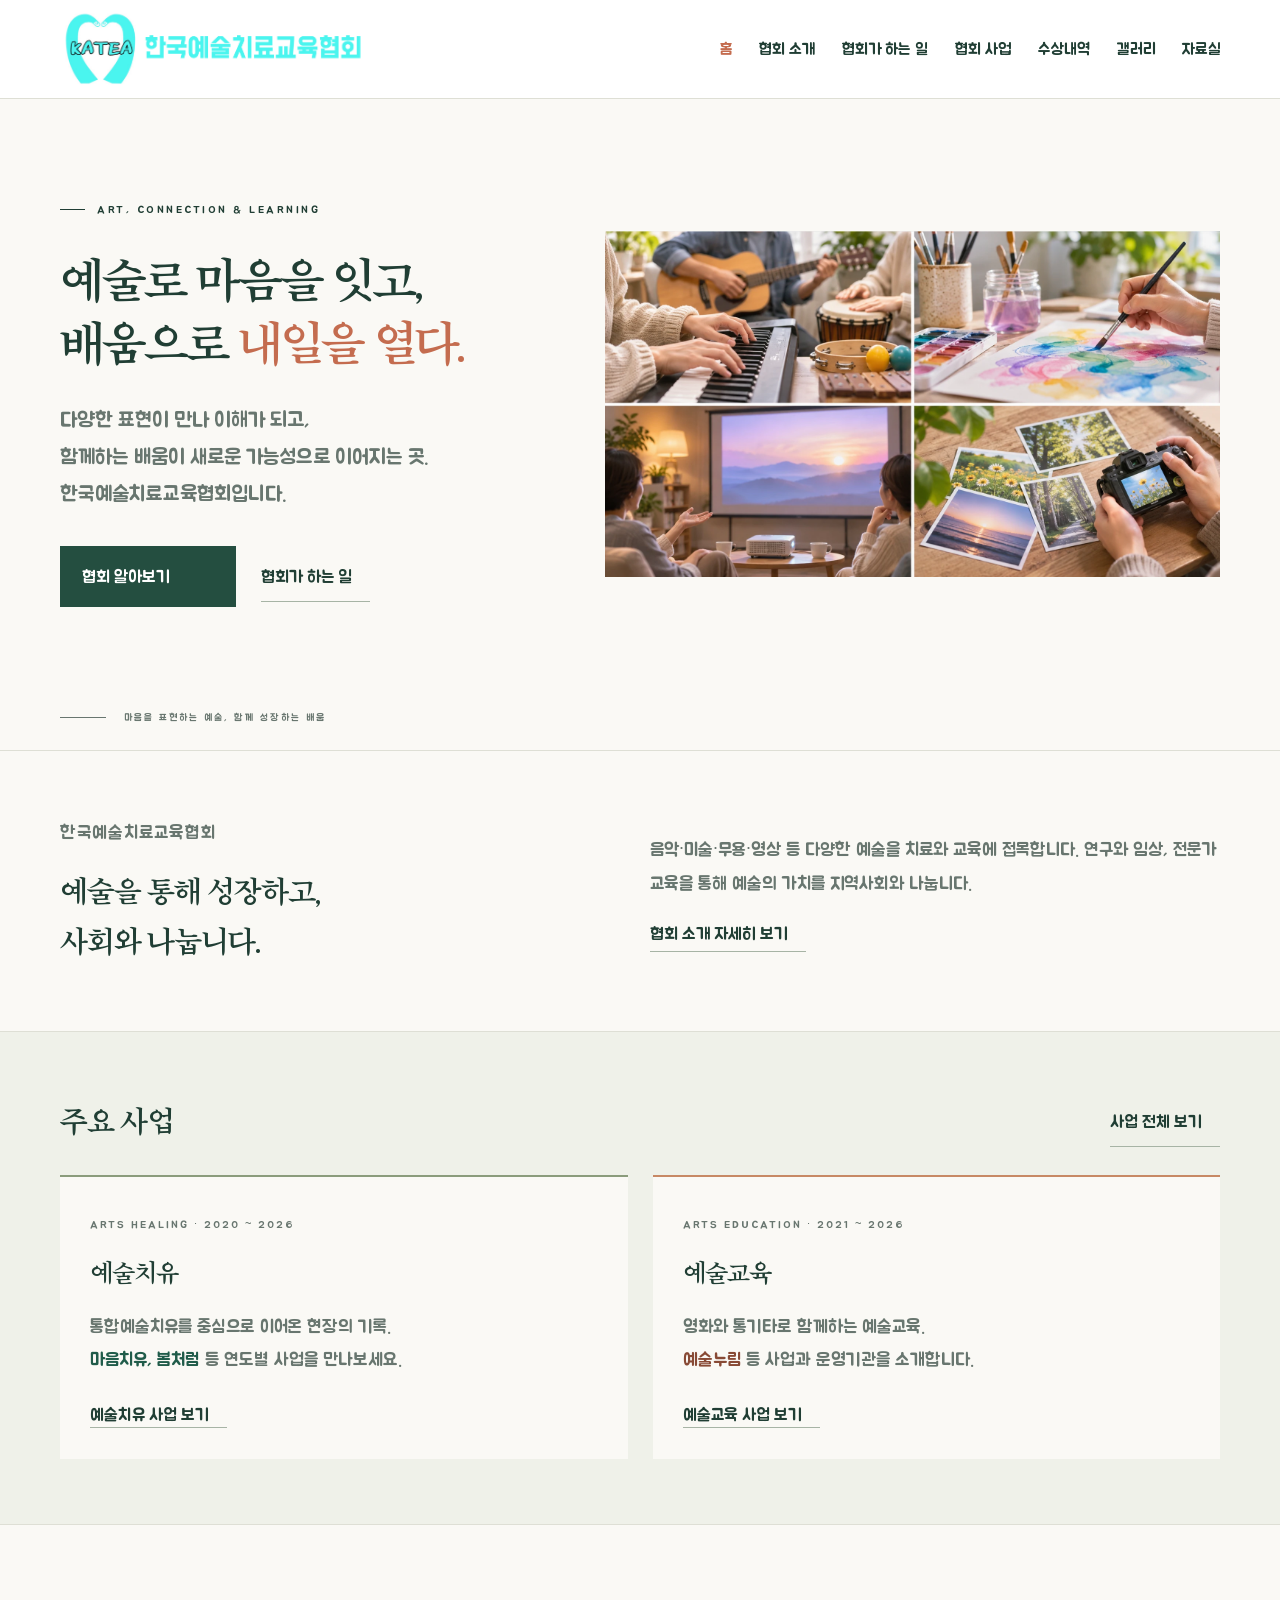
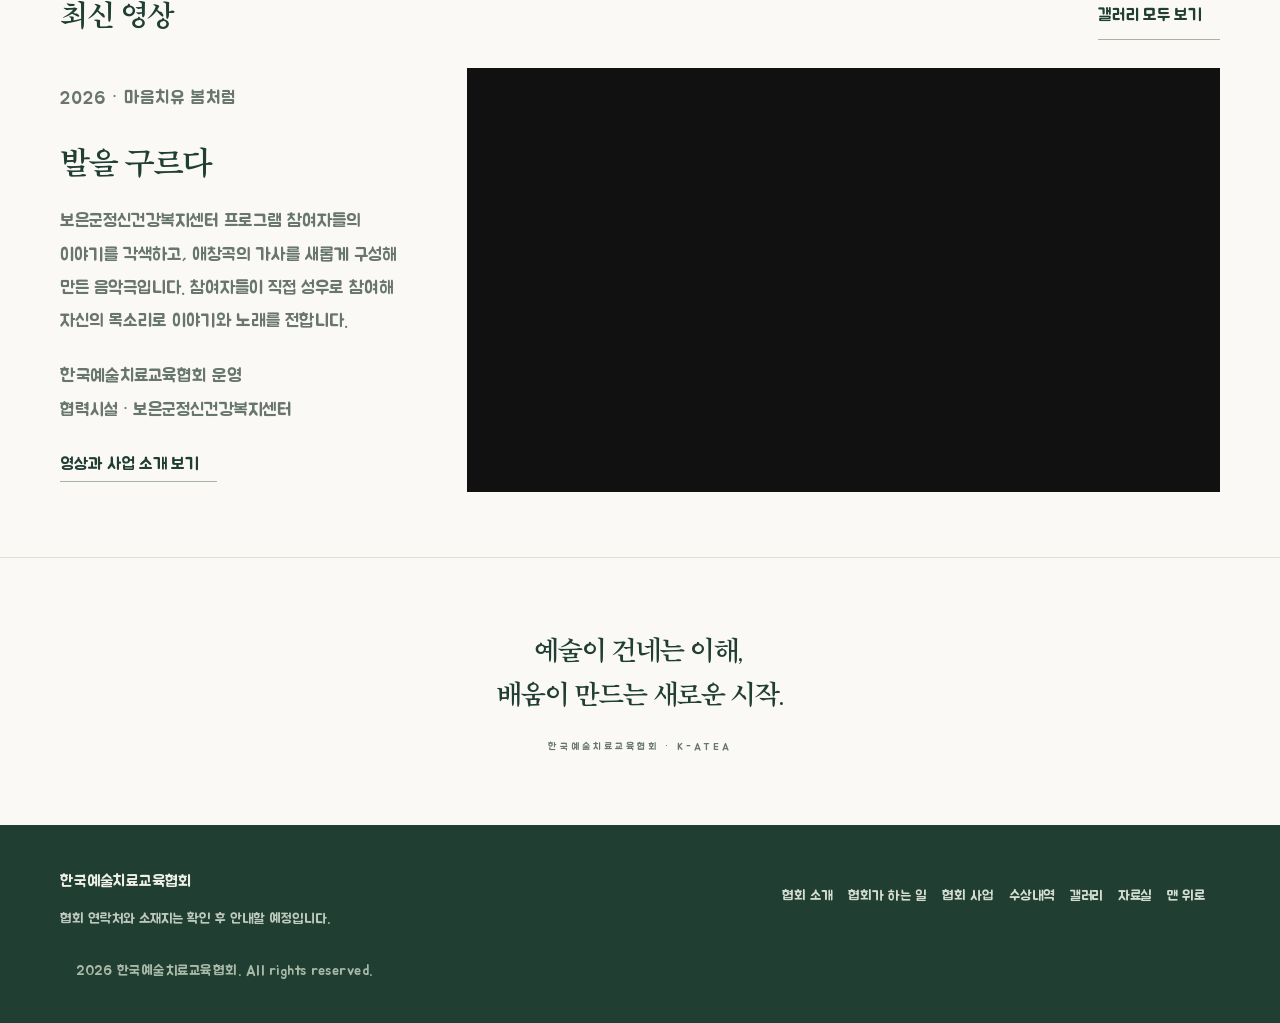
==== commit e2e9eed0: "Keep the home headline on two lines and enlarge its introduction" ====
--- a/index.html
+++ b/index.html
@@ -1,4 +1,4 @@
-<!doctype html><html lang="ko"><head><meta charset="utf-8"><meta name="viewport" content="width=device-width, initial-scale=1"><meta name="theme-color" content="#244e40"><title>한국예술치료교육협회</title><meta name="description" content="예술로 마음을 잇고, 배움으로 내일을 여는 한국예술치료교육협회. 협회 소개와 주요 사업, 활동 영상을 만나보세요."><link rel="canonical" href="https://k-atea.com/"><meta property="og:title" content="한국예술치료교육협회"><meta property="og:description" content="예술로 마음을 잇고, 배움으로 내일을 여는 한국예술치료교육협회. 협회 소개와 주요 사업, 활동 영상을 만나보세요."><meta property="og:url" content="https://k-atea.com/"><meta property="og:image" content="https://k-atea.com/assets/katea-bi.png"><link rel="stylesheet" href="/assets/site.css"><script>if(location.pathname==='/'||location.pathname==='/index.html'){const old={about:'/about/',history:'/about/#history',activities:'/activities/',projects:'/projects/',awards:'/awards/',gallery:'/gallery/'};const target=old[location.hash.slice(1)];if(target)location.replace(target);}</script><script src="/assets/site.js" defer></script><style>.hero .hero-inner{grid-template-columns:minmax(0,1fr) minmax(0,1.2fr);gap:32px}.hero .art{width:100%;max-width:none}@media(max-width:760px){.hero .hero-inner{grid-template-columns:minmax(0,1fr);gap:25px}}</style></head><body class="home-page"><a href="#main" class="skip-link">본문 바로가기</a><header><div class="wrap header-inner"><a class="brand" href="/" aria-label="한국예술치료교육협회 홈"><img class="association-logo" src="/assets/katea-bi.png" width="2791" height="689" alt="한국예술치료교육협회 KATEA"></a><button class="menu" type="button" aria-expanded="false" aria-controls="navigation">메뉴</button><nav id="navigation" aria-label="주요 메뉴"><a href="/" aria-current="page">홈</a><a href="/about/">협회 소개</a><a href="/activities/">협회가 하는 일</a><a href="/projects/">협회 사업</a><a href="/awards/">수상내역</a><a href="/gallery/">갤러리</a><a href="/resources/">자료실</a></nav></div></header><main id="main"><section class="hero" aria-labelledby="hero-title"><div class="wrap hero-inner"><div>
+<!doctype html><html lang="ko"><head><meta charset="utf-8"><meta name="viewport" content="width=device-width, initial-scale=1"><meta name="theme-color" content="#244e40"><title>한국예술치료교육협회</title><meta name="description" content="예술로 마음을 잇고, 배움으로 내일을 여는 한국예술치료교육협회. 협회 소개와 주요 사업, 활동 영상을 만나보세요."><link rel="canonical" href="https://k-atea.com/"><meta property="og:title" content="한국예술치료교육협회"><meta property="og:description" content="예술로 마음을 잇고, 배움으로 내일을 여는 한국예술치료교육협회. 협회 소개와 주요 사업, 활동 영상을 만나보세요."><meta property="og:url" content="https://k-atea.com/"><meta property="og:image" content="https://k-atea.com/assets/katea-bi.png"><link rel="stylesheet" href="/assets/site.css"><script>if(location.pathname==='/'||location.pathname==='/index.html'){const old={about:'/about/',history:'/about/#history',activities:'/activities/',projects:'/projects/',awards:'/awards/',gallery:'/gallery/'};const target=old[location.hash.slice(1)];if(target)location.replace(target);}</script><script src="/assets/site.js" defer></script><style>.hero .hero-inner{grid-template-columns:minmax(0,1fr) minmax(0,1.2fr);gap:32px}.hero .art{width:100%;max-width:none}@media(max-width:760px){.hero .hero-inner{grid-template-columns:minmax(0,1fr);gap:25px}}.hero-inner>div:first-child{container-type:inline-size}.hero #hero-title{font-size:clamp(22px,9cqw,52px);line-height:1.38;white-space:nowrap;letter-spacing:-.045em}.hero #hero-title+p{font-size:clamp(19px,4.1cqw,21px)!important;line-height:1.75!important}</style></head><body class="home-page"><a href="#main" class="skip-link">본문 바로가기</a><header><div class="wrap header-inner"><a class="brand" href="/" aria-label="한국예술치료교육협회 홈"><img class="association-logo" src="/assets/katea-bi.png" width="2791" height="689" alt="한국예술치료교육협회 KATEA"></a><button class="menu" type="button" aria-expanded="false" aria-controls="navigation">메뉴</button><nav id="navigation" aria-label="주요 메뉴"><a href="/" aria-current="page">홈</a><a href="/about/">협회 소개</a><a href="/activities/">협회가 하는 일</a><a href="/projects/">협회 사업</a><a href="/awards/">수상내역</a><a href="/gallery/">갤러리</a><a href="/resources/">자료실</a></nav></div></header><main id="main"><section class="hero" aria-labelledby="hero-title"><div class="wrap hero-inner"><div>
 <div class="eyebrow">ART, CONNECTION & LEARNING</div>
 <h1 id="hero-title">예술로 마음을 잇고,<br>배움으로 <em>내일을 열다.</em></h1>
 <p>다양한 표현이 만나 이해가 되고,<br>함께하는 배움이 새로운 가능성으로 이어지는 곳.<br>한국예술치료교육협회입니다.</p>
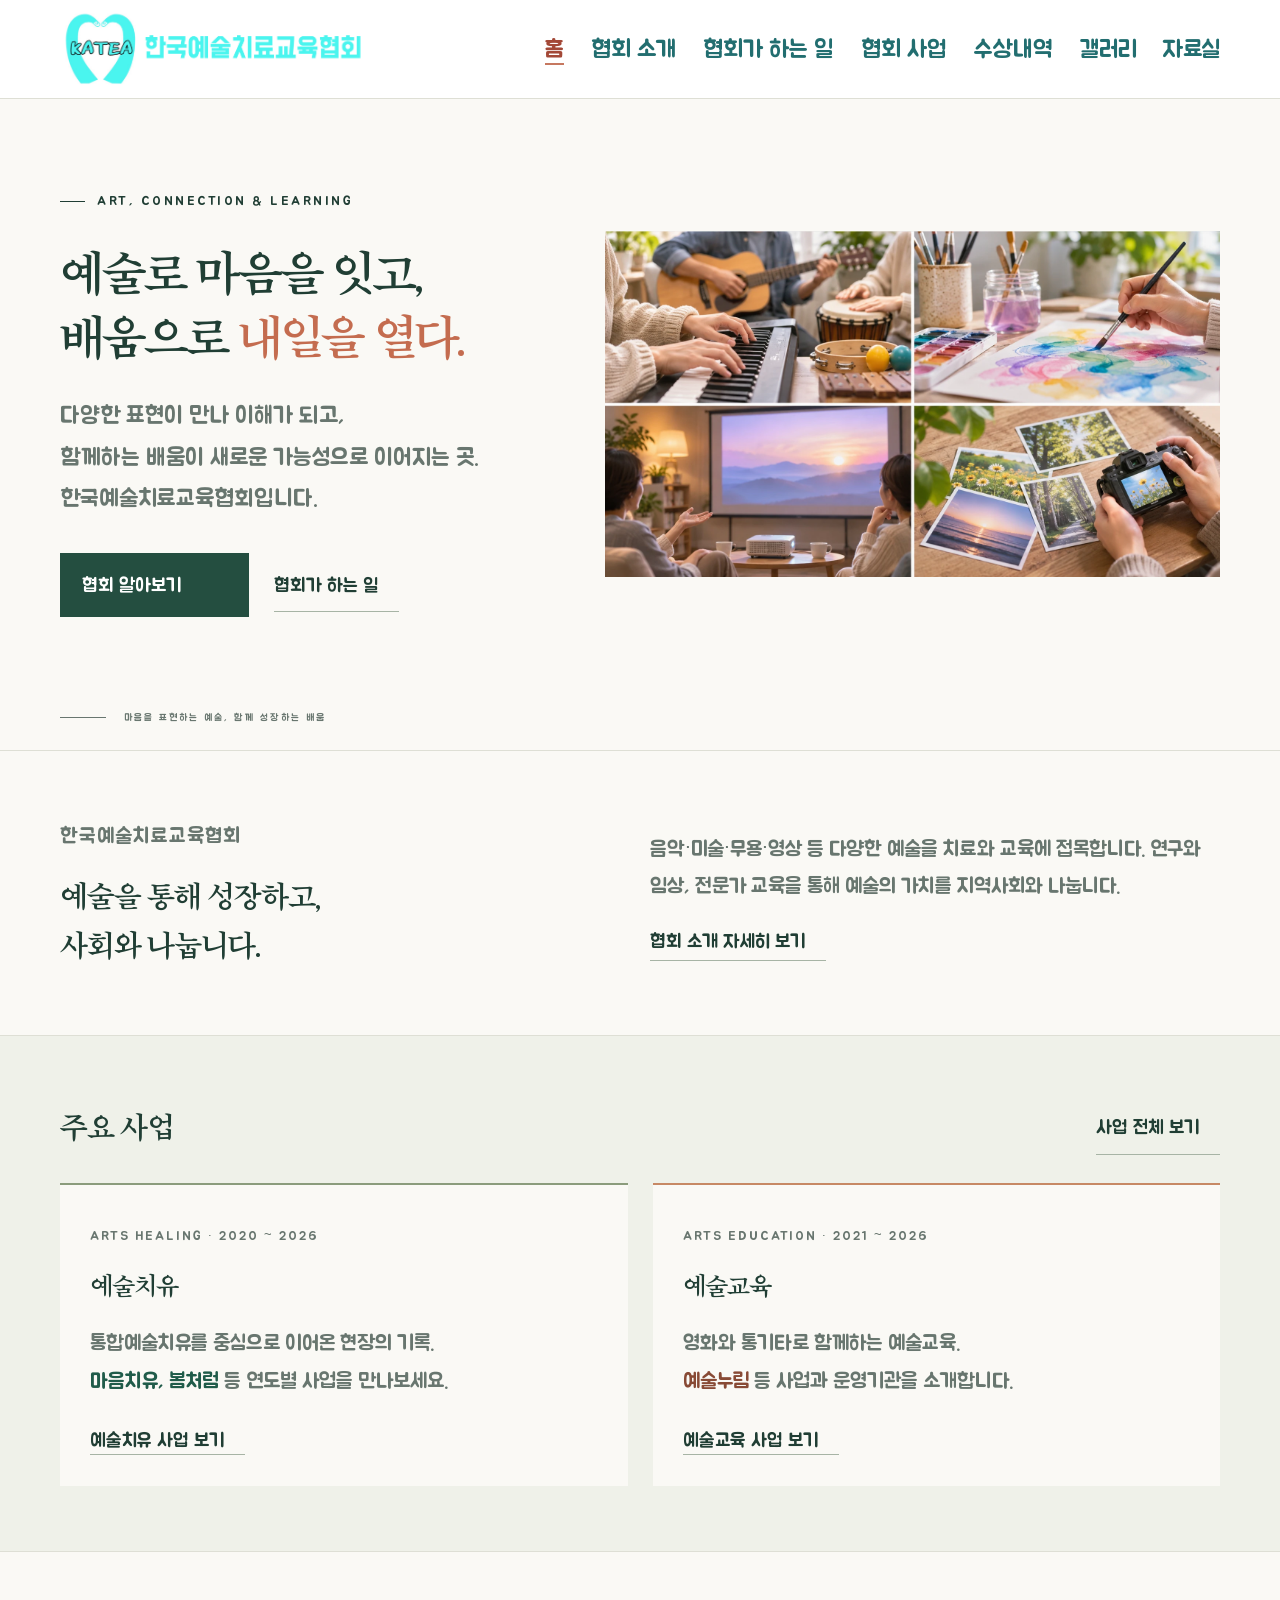
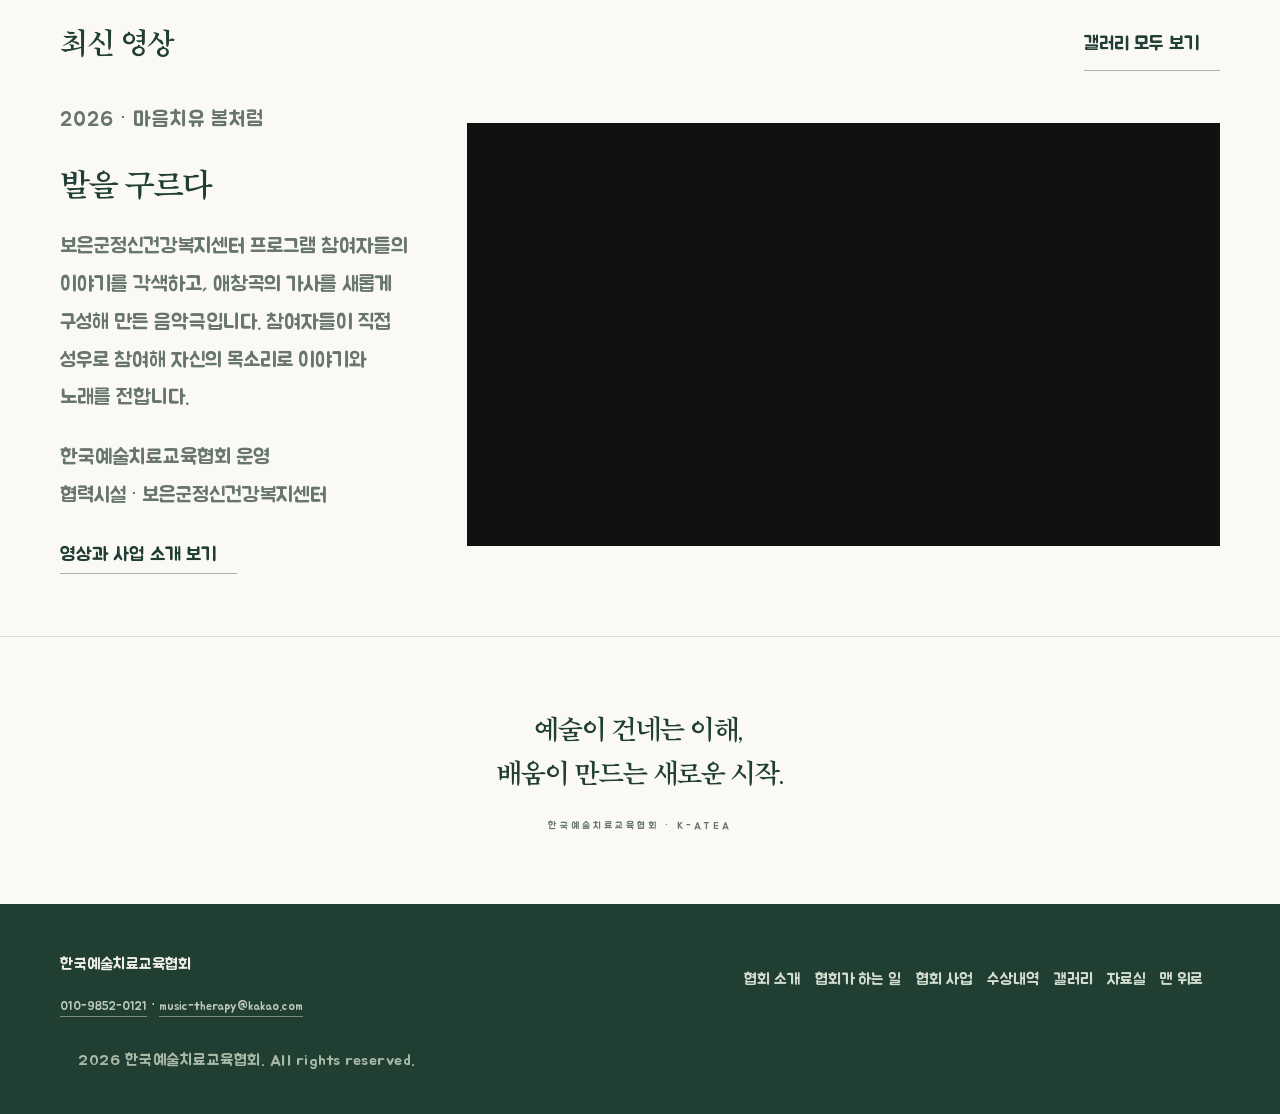
==== commit 416f44d0: "Optimize exhibition image delivery and update vessel emphasis and association contact" ====
--- a/index.html
+++ b/index.html
@@ -8,4 +8,4 @@
 </div><div class="wrap hero-foot">마음을 표현하는 예술, 함께 성장하는 배움</div></section><section class="home-summary"><div class="wrap home-summary-grid"><div><p class="kicker">한국예술치료교육협회</p><h2>예술을 통해 성장하고,<br>사회와 나눕니다.</h2></div><div><p>음악·미술·무용·영상 등 다양한 예술을 치료와 교육에 접목합니다. 연구와 임상, 전문가 교육을 통해 예술의 가치를 지역사회와 나눕니다.</p><a class="text-link" href="/about/">협회 소개 자세히 보기 →</a></div></div></section>
 <section class="home-projects"><div class="wrap"><div class="home-section-heading"><h2>주요 사업</h2><a class="text-link" href="/projects/">사업 전체 보기 →</a></div><div class="home-project-grid"><a class="home-project-card" href="/projects/"><span class="section-index">ARTS HEALING · 2020 ~ 2026</span><h3>예술치유</h3><p>통합예술치유를 중심으로 이어온 현장의 기록.<br><span style="color:#205c4a">마음치유, 봄처럼</span> 등 연도별 사업을 만나보세요.</p><span class="home-card-link">예술치유 사업 보기 ↗</span></a><a class="home-project-card" href="/projects/?field=education"><span class="section-index">ARTS EDUCATION · 2021 ~ 2026</span><h3>예술교육</h3><p>영화와 통기타로 함께하는 예술교육.<br><span style="color:#884a35">예술누림</span> 등 사업과 운영기관을 소개합니다.</p><span class="home-card-link">예술교육 사업 보기 ↗</span></a></div></div></section>
 <section class="home-latest"><div class="wrap"><div class="home-section-heading"><h2>최신 영상</h2><a class="text-link" href="/gallery/">갤러리 모두 보기 →</a></div><div class="home-latest-layout"><div><p class="kicker">2026 · 마음치유 봄처럼</p><h3>발을 구르다</h3><p>보은군정신건강복지센터 프로그램 참여자들의 이야기를 각색하고, 애창곡의 가사를 새롭게 구성해 만든 음악극입니다. 참여자들이 직접 성우로 참여해 자신의 목소리로 이야기와 노래를 전합니다.</p><p>한국예술치료교육협회 운영<br>협력시설 · 보은군정신건강복지센터</p><a class="text-link" href="/gallery/#video-title">영상과 사업 소개 보기 →</a></div><div class="video-frame"><iframe src="https://www.youtube-nocookie.com/embed/FaqzntUkGAo?rel=0" title="발을 구르다 | 2026, 마음치유 봄처럼" loading="lazy" referrerpolicy="strict-origin-when-cross-origin" allow="accelerometer; autoplay; clipboard-write; encrypted-media; gyroscope; picture-in-picture; web-share" allowfullscreen></iframe></div></div></div></section>
-<div class="bottom-message"><p>예술이 건네는 이해,<br>배움이 만드는 새로운 시작.</p><small>한국예술치료교육협회 · K-ATEA</small></div></main><footer><div class="wrap"><div class="footer-inner"><div><strong>한국예술치료교육협회</strong><p>협회 연락처와 소재지는 확인 후 안내할 예정입니다.</p></div><div class="footer-links"><a href="/about/">협회 소개</a><a href="/activities/">협회가 하는 일</a><a href="/projects/">협회 사업</a><a href="/awards/">수상내역</a><a href="/gallery/">갤러리</a><a href="/resources/">자료실</a><a href="#main">맨 위로 ↑</a></div></div><div class="copyright">© <span id="year">2026</span> 한국예술치료교육협회. All rights reserved.</div></div></footer></body></html>
+<div class="bottom-message"><p>예술이 건네는 이해,<br>배움이 만드는 새로운 시작.</p><small>한국예술치료교육협회 · K-ATEA</small></div></main><footer><div class="wrap"><div class="footer-inner"><div><strong>한국예술치료교육협회</strong><p><a href="tel:01098520121">010-9852-0121</a> · <a href="mailto:music-therapy@kakao.com">music-therapy@kakao.com</a></p></div><div class="footer-links"><a href="/about/">협회 소개</a><a href="/activities/">협회가 하는 일</a><a href="/projects/">협회 사업</a><a href="/awards/">수상내역</a><a href="/gallery/">갤러리</a><a href="/resources/">자료실</a><a href="#main">맨 위로 ↑</a></div></div><div class="copyright">© <span id="year">2026</span> 한국예술치료교육협회. All rights reserved.</div></div></footer></body></html>
--- a/assets/site.css
+++ b/assets/site.css
@@ -56,15 +56,29 @@
 
 /* Jua body type and larger reading sizes */
 @font-face{font-family:"BM Jua";src:url("/assets/fonts/BMJUA.woff2") format("woff2");font-style:normal;font-weight:100 900;font-display:swap}
-body{font-family:"BM Jua","Malgun Gothic",sans-serif;font-size:18px;line-height:1.7}
-main p:not(.statement):not(.bottom-message p),main li,main dd,main dt,main blockquote{font-size:18px!important;line-height:1.85!important}
-main button,main summary,main label,main input,main select,.text-link,.button,.page-subnav a,.home-card-link{font-size:17px!important}
-nav a{font-size:16px!important}
-.project-tags span,.project-period>span,.project-live,.partner-role,.partner-name,.video-caption,.breadcrumb,.kicker,.project-category-description{font-size:15px!important}
-.footer-inner p,.footer-inner .footer-links a,.copyright{font-size:14px}
+body{font-family:"BM Jua","Malgun Gothic",sans-serif;font-size:21px;line-height:1.7}
+main p:not(.statement):not(.bottom-message p),main li,main dd,main dt,main blockquote{font-size:21px!important;line-height:1.8!important}
+main button,main summary,main label,main input,main select,.text-link,.button,.page-subnav a,.home-card-link{font-size:19px!important}
+nav a{font-size:24px!important;line-height:1.4;white-space:nowrap}
+.project-tags span,.project-period>span,.project-live,.partner-role,.partner-name,.video-caption,.breadcrumb,.kicker,.project-category-description{font-size:17px!important}
+.footer-inner p,.footer-inner .footer-links a,.copyright{font-size:16px}
 .detail-page .project-institution-groups h4,.video-description h3{font-size:18px}
-@media(max-width:760px){body{font-size:17px}main p:not(.statement):not(.bottom-message p),main li,main dd,main dt,main blockquote{font-size:17px!important}main button,main summary,main label,.text-link,.button{font-size:16px!important}.home-section-heading{flex-wrap:wrap}.hero-actions{flex-wrap:wrap}.video-caption{flex-wrap:wrap}}
+@media(max-width:760px){body{font-size:20px}main p:not(.statement):not(.bottom-message p),main li,main dd,main dt,main blockquote{font-size:20px!important}main button,main summary,main label,.text-link,.button{font-size:18px!important}.home-section-heading{flex-wrap:wrap}.hero-actions{flex-wrap:wrap}.video-caption{flex-wrap:wrap}}
 @media(min-width:1021px) and (max-width:1250px){nav{gap:14px}.association-logo{width:245px}}
 
 /* Render middle dots with a system glyph in Jua text. */
 @font-face{font-family:"BM Jua";src:local("Arial"),local("Liberation Sans"),local("Roboto"),local("Helvetica");font-style:normal;font-weight:100 900;unicode-range:U+00B7,U+007E}
+
+body .hero #hero-title+p{font-size:clamp(22px,4.6cqw,24px)!important}.menu{font-size:23px;line-height:1.4}.section-index,.eyebrow{font-size:13px}.resources-section .pdf-dropzone small,.resources-section .pdf-quality small,.resources-section .pdf-file-info small,.resources-section .resources-privacy{font-size:15px}.resources-section .pdf-quality b,.resources-section .pdf-file-info strong{font-size:17px}
+
+@media(min-width:1021px) and (max-width:1179px){.menu{display:block}.header-inner{position:relative}nav{display:none;position:absolute;inset:100% 0 auto;background:#fff;padding:12px 24px;flex-direction:column;gap:0;border-bottom:1px solid var(--line)}nav.open{display:flex}}
+@media(max-width:1179px){nav.open{max-height:calc(100dvh - 88px);overflow-y:auto}nav a{font-size:23px!important;padding:10px 0}}
+
+/* Association navigation palette */
+header nav a{color:#226e70}
+header nav a:hover,header nav a:focus-visible{color:#12575b;background:#e6f5f1;border-radius:4px}
+header nav a[aria-current="page"]{color:#a34837;text-decoration:underline;text-decoration-color:#c67860;text-decoration-thickness:2px;text-underline-offset:.32em}
+header .menu{color:#226e70;background:#edf8f5;border-color:#92bdb6;border-radius:6px}
+header .menu:hover,header .menu[aria-expanded="true"]{color:#12575b;background:#dbf1eb}
+/* Spring 2026 gallery entry */
+.gallery-exhibition[hidden]{display:none}.gallery-exhibition{margin-bottom:35px;border:1px solid var(--line);background:#edf0e6}.gallery-exhibition-link{display:grid;grid-template-columns:1fr 1.15fr;align-items:center}.gallery-exhibition-link>img{display:block;width:100%;height:auto;aspect-ratio:1797/985;object-fit:contain}.gallery-exhibition-link>div{padding:38px}.gallery-exhibition h2{font-size:32px;font-weight:500;line-height:1.5;letter-spacing:-1px;margin:0 0 20px}.gallery-exhibition p{font-size:15px;line-height:1.9;color:var(--muted)}.gallery-exhibition .gallery-exhibition-note{font-size:13px}.gallery-exhibition .button{margin-top:12px}.gallery-exhibition a:hover h2{color:var(--accent)}@media(max-width:760px){.gallery-exhibition-link{grid-template-columns:1fr}.gallery-exhibition-link>img{height:auto}.gallery-exhibition-link>div{padding:25px}.gallery-exhibition h2{font-size:26px}.gallery-head .filters{flex-wrap:wrap;justify-content:flex-start}}
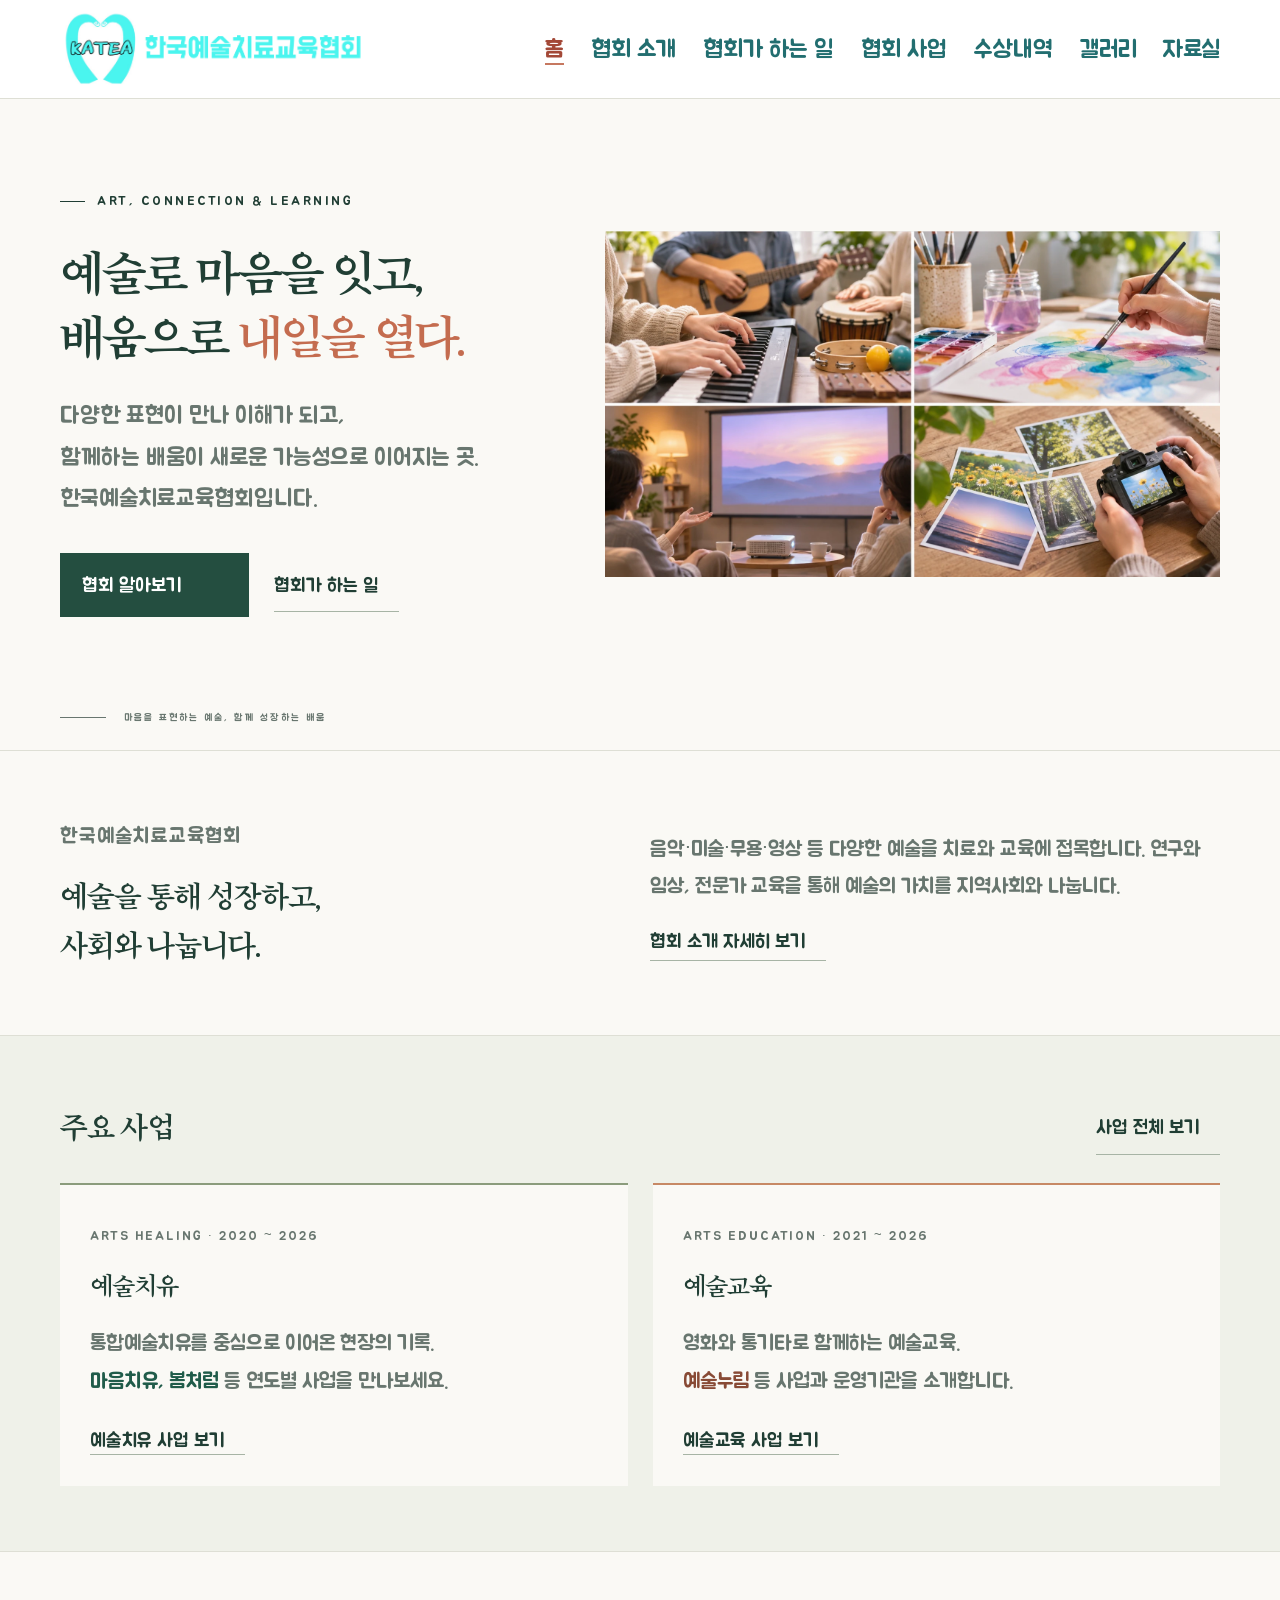
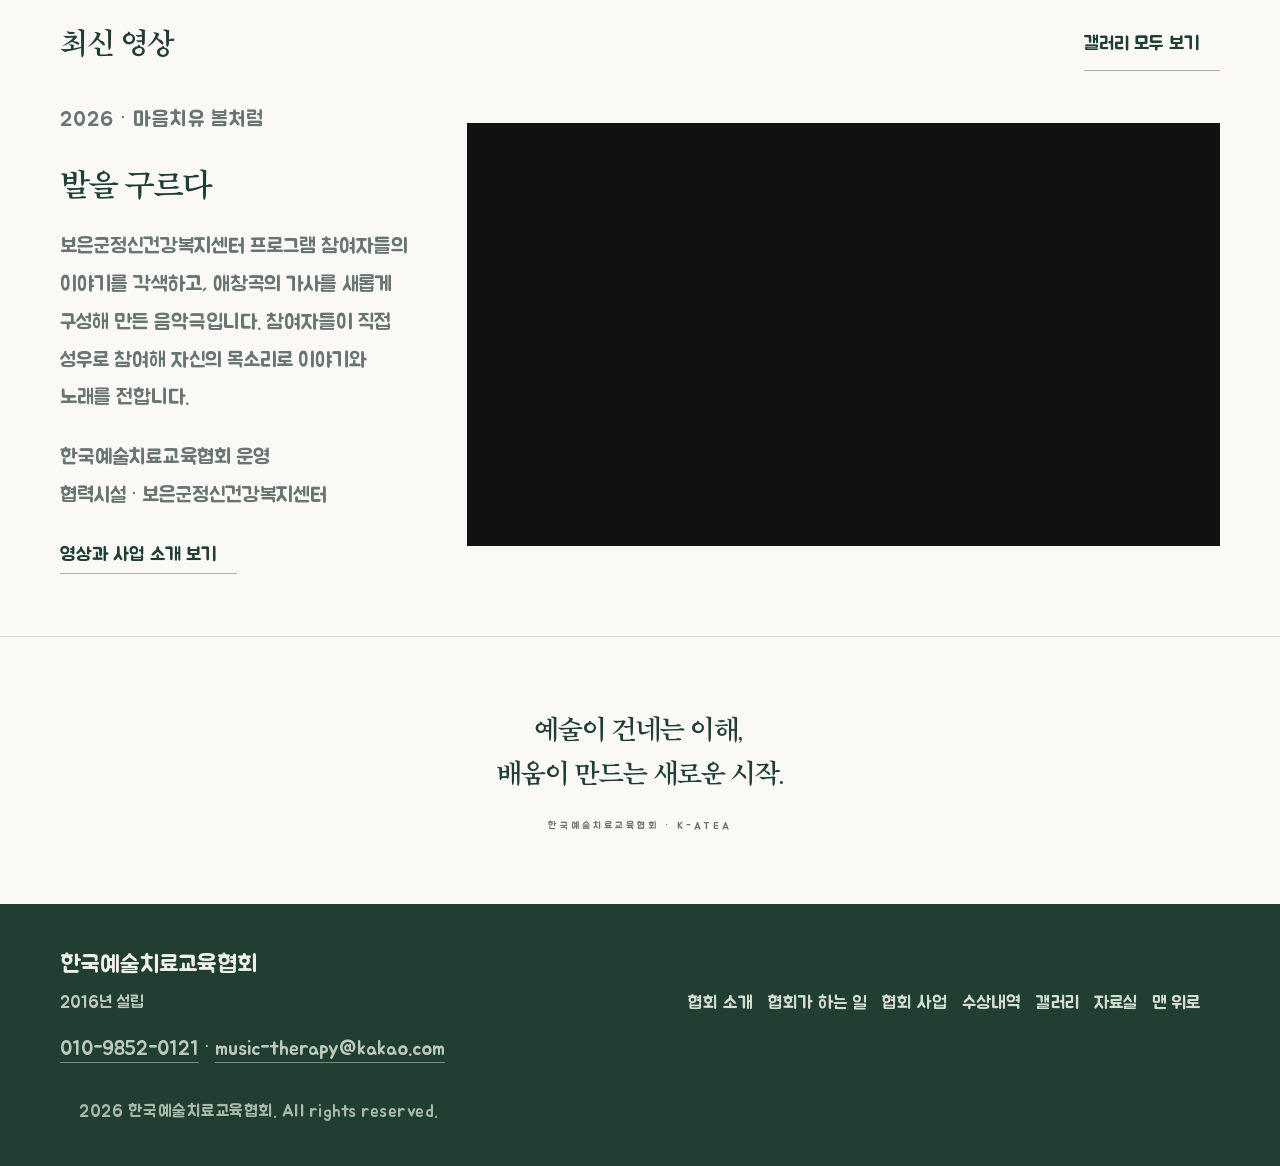
==== commit cd1e983e: "Add Chilgok exhibition partner logos and enlarge association footer" ====
--- a/index.html
+++ b/index.html
@@ -8,4 +8,4 @@
 </div><div class="wrap hero-foot">마음을 표현하는 예술, 함께 성장하는 배움</div></section><section class="home-summary"><div class="wrap home-summary-grid"><div><p class="kicker">한국예술치료교육협회</p><h2>예술을 통해 성장하고,<br>사회와 나눕니다.</h2></div><div><p>음악·미술·무용·영상 등 다양한 예술을 치료와 교육에 접목합니다. 연구와 임상, 전문가 교육을 통해 예술의 가치를 지역사회와 나눕니다.</p><a class="text-link" href="/about/">협회 소개 자세히 보기 →</a></div></div></section>
 <section class="home-projects"><div class="wrap"><div class="home-section-heading"><h2>주요 사업</h2><a class="text-link" href="/projects/">사업 전체 보기 →</a></div><div class="home-project-grid"><a class="home-project-card" href="/projects/"><span class="section-index">ARTS HEALING · 2020 ~ 2026</span><h3>예술치유</h3><p>통합예술치유를 중심으로 이어온 현장의 기록.<br><span style="color:#205c4a">마음치유, 봄처럼</span> 등 연도별 사업을 만나보세요.</p><span class="home-card-link">예술치유 사업 보기 ↗</span></a><a class="home-project-card" href="/projects/?field=education"><span class="section-index">ARTS EDUCATION · 2021 ~ 2026</span><h3>예술교육</h3><p>영화와 통기타로 함께하는 예술교육.<br><span style="color:#884a35">예술누림</span> 등 사업과 운영기관을 소개합니다.</p><span class="home-card-link">예술교육 사업 보기 ↗</span></a></div></div></section>
 <section class="home-latest"><div class="wrap"><div class="home-section-heading"><h2>최신 영상</h2><a class="text-link" href="/gallery/">갤러리 모두 보기 →</a></div><div class="home-latest-layout"><div><p class="kicker">2026 · 마음치유 봄처럼</p><h3>발을 구르다</h3><p>보은군정신건강복지센터 프로그램 참여자들의 이야기를 각색하고, 애창곡의 가사를 새롭게 구성해 만든 음악극입니다. 참여자들이 직접 성우로 참여해 자신의 목소리로 이야기와 노래를 전합니다.</p><p>한국예술치료교육협회 운영<br>협력시설 · 보은군정신건강복지센터</p><a class="text-link" href="/gallery/#video-title">영상과 사업 소개 보기 →</a></div><div class="video-frame"><iframe src="https://www.youtube-nocookie.com/embed/FaqzntUkGAo?rel=0" title="발을 구르다 | 2026, 마음치유 봄처럼" loading="lazy" referrerpolicy="strict-origin-when-cross-origin" allow="accelerometer; autoplay; clipboard-write; encrypted-media; gyroscope; picture-in-picture; web-share" allowfullscreen></iframe></div></div></div></section>
-<div class="bottom-message"><p>예술이 건네는 이해,<br>배움이 만드는 새로운 시작.</p><small>한국예술치료교육협회 · K-ATEA</small></div></main><footer><div class="wrap"><div class="footer-inner"><div><strong>한국예술치료교육협회</strong><p><a href="tel:01098520121">010-9852-0121</a> · <a href="mailto:music-therapy@kakao.com">music-therapy@kakao.com</a></p></div><div class="footer-links"><a href="/about/">협회 소개</a><a href="/activities/">협회가 하는 일</a><a href="/projects/">협회 사업</a><a href="/awards/">수상내역</a><a href="/gallery/">갤러리</a><a href="/resources/">자료실</a><a href="#main">맨 위로 ↑</a></div></div><div class="copyright">© <span id="year">2026</span> 한국예술치료교육협회. All rights reserved.</div></div></footer></body></html>
+<div class="bottom-message"><p>예술이 건네는 이해,<br>배움이 만드는 새로운 시작.</p><small>한국예술치료교육협회 · K-ATEA</small></div></main><footer><div class="wrap"><div class="footer-inner"><div><strong>한국예술치료교육협회</strong><p class="footer-founded">2016년 설립</p><p><a href="tel:01098520121">010-9852-0121</a> · <a href="mailto:music-therapy@kakao.com">music-therapy@kakao.com</a></p></div><div class="footer-links"><a href="/about/">협회 소개</a><a href="/activities/">협회가 하는 일</a><a href="/projects/">협회 사업</a><a href="/awards/">수상내역</a><a href="/gallery/">갤러리</a><a href="/resources/">자료실</a><a href="#main">맨 위로 ↑</a></div></div><div class="copyright">© <span id="year">2026</span> 한국예술치료교육협회. All rights reserved.</div></div></footer></body></html>
--- a/assets/site.css
+++ b/assets/site.css
@@ -80,5 +80,8 @@
 header nav a[aria-current="page"]{color:#a34837;text-decoration:underline;text-decoration-color:#c67860;text-decoration-thickness:2px;text-underline-offset:.32em}
 header .menu{color:#226e70;background:#edf8f5;border-color:#92bdb6;border-radius:6px}
 header .menu:hover,header .menu[aria-expanded="true"]{color:#12575b;background:#dbf1eb}
+
+/* Readable association footer */
+footer .footer-inner strong{font-size:24px;line-height:1.6}footer .footer-inner p{font-size:20px;line-height:1.9}footer .footer-inner .footer-founded{font-size:17px;margin-top:3px}footer .footer-inner a{font-size:20px;line-height:1.9}footer .footer-inner .footer-links a{font-size:18px;line-height:1.9}footer .copyright{font-size:17px;line-height:1.9}footer .footer-inner>div{min-width:0}footer .footer-inner p a{overflow-wrap:anywhere}@media(max-width:800px){footer .footer-inner strong{font-size:22px}footer .footer-inner a,footer .footer-inner p{font-size:18px}footer .footer-inner .footer-links a,footer .copyright{font-size:16px}}
 /* Spring 2026 gallery entry */
 .gallery-exhibition[hidden]{display:none}.gallery-exhibition{margin-bottom:35px;border:1px solid var(--line);background:#edf0e6}.gallery-exhibition-link{display:grid;grid-template-columns:1fr 1.15fr;align-items:center}.gallery-exhibition-link>img{display:block;width:100%;height:auto;aspect-ratio:1797/985;object-fit:contain}.gallery-exhibition-link>div{padding:38px}.gallery-exhibition h2{font-size:32px;font-weight:500;line-height:1.5;letter-spacing:-1px;margin:0 0 20px}.gallery-exhibition p{font-size:15px;line-height:1.9;color:var(--muted)}.gallery-exhibition .gallery-exhibition-note{font-size:13px}.gallery-exhibition .button{margin-top:12px}.gallery-exhibition a:hover h2{color:var(--accent)}@media(max-width:760px){.gallery-exhibition-link{grid-template-columns:1fr}.gallery-exhibition-link>img{height:auto}.gallery-exhibition-link>div{padding:25px}.gallery-exhibition h2{font-size:26px}.gallery-head .filters{flex-wrap:wrap;justify-content:flex-start}}
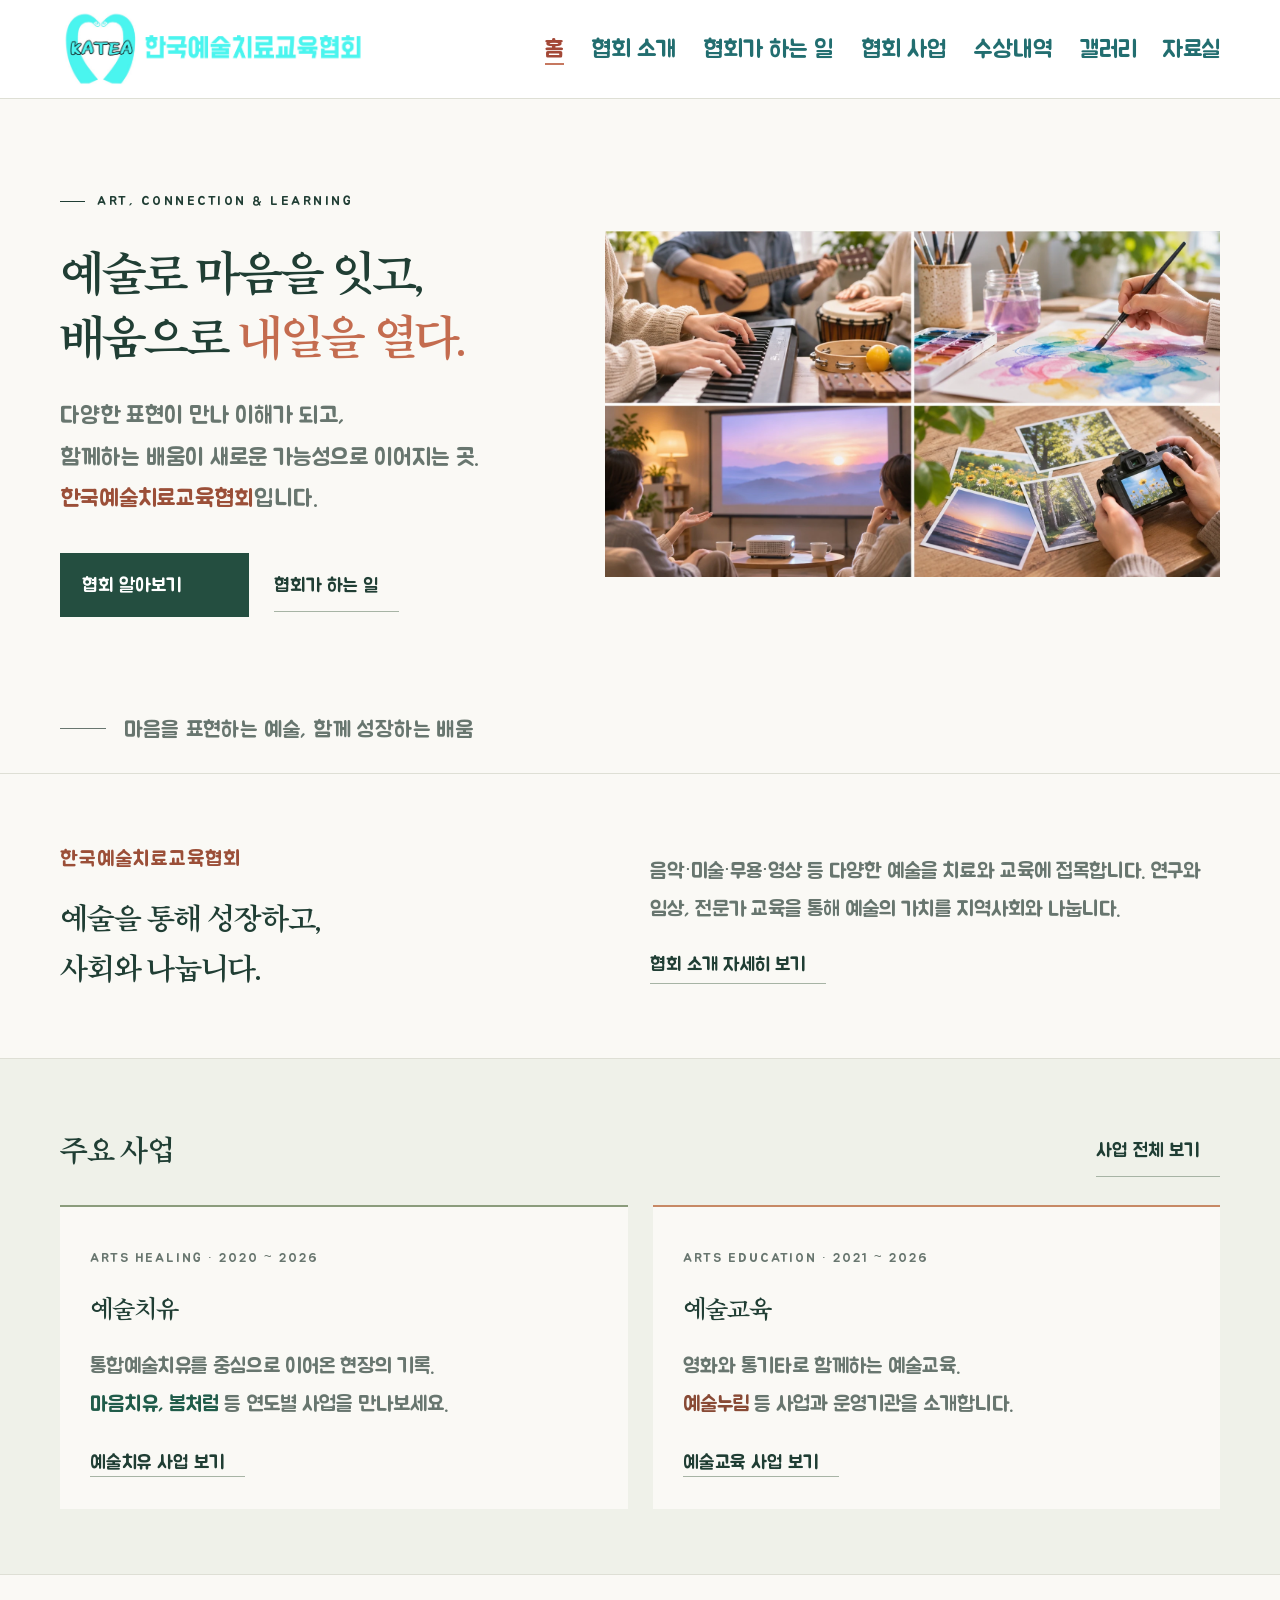
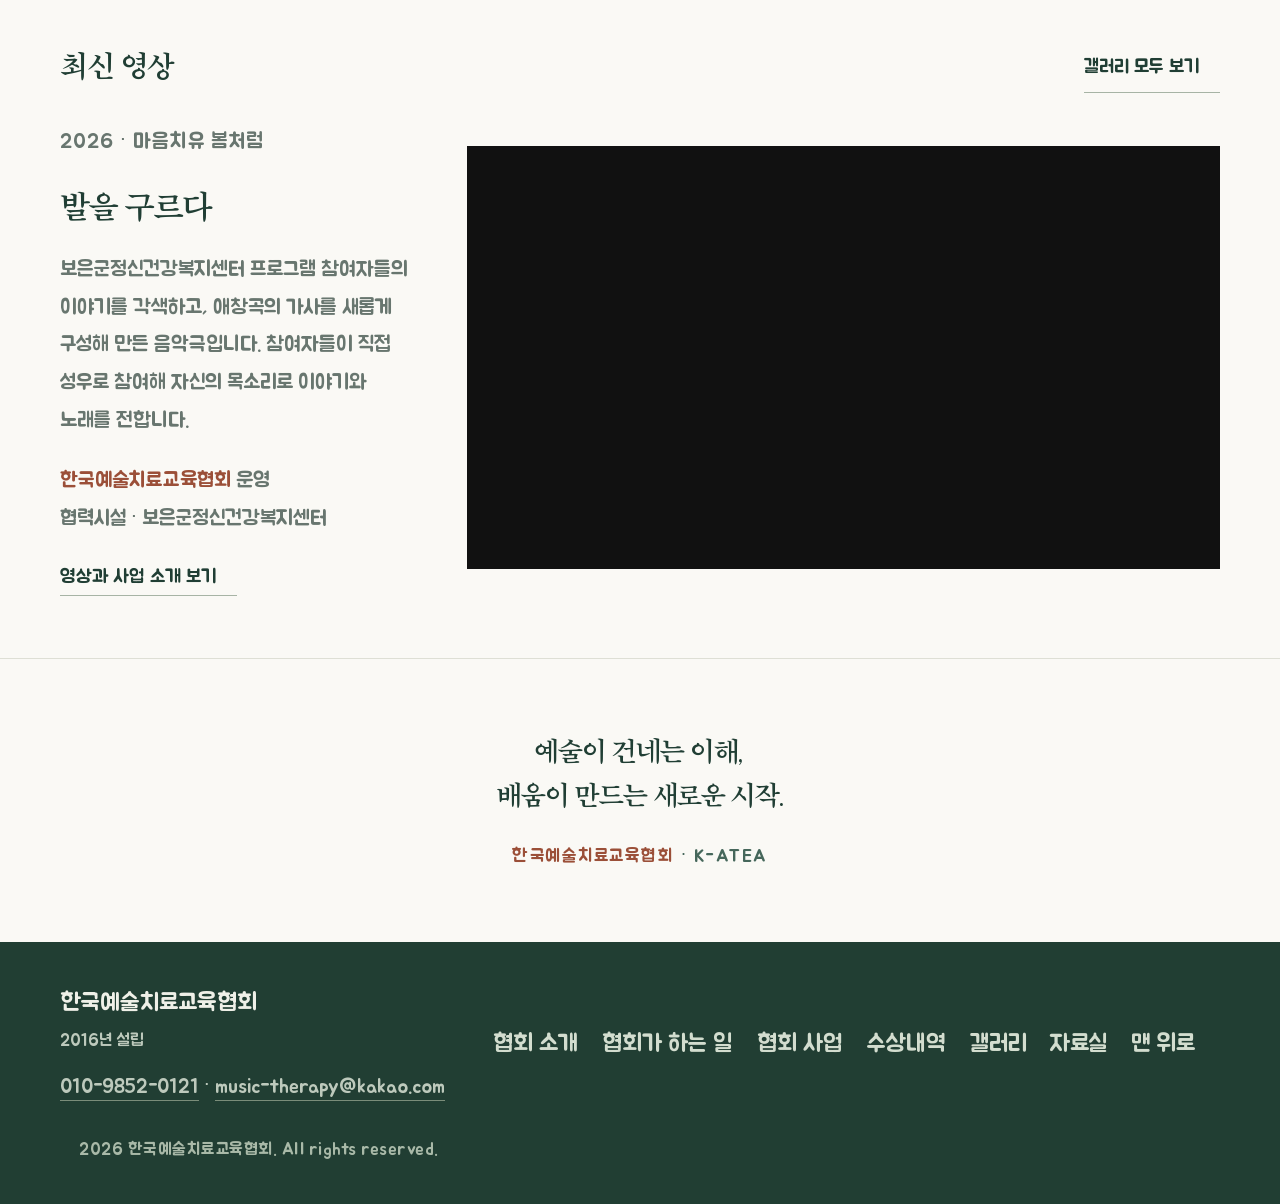
==== commit 0382c5cd: "Highlight association name consistently in page content" ====
--- a/index.html
+++ b/index.html
@@ -1,11 +1,12 @@
-<!doctype html><html lang="ko"><head><meta charset="utf-8"><meta name="viewport" content="width=device-width, initial-scale=1"><meta name="theme-color" content="#244e40"><title>한국예술치료교육협회</title><meta name="description" content="예술로 마음을 잇고, 배움으로 내일을 여는 한국예술치료교육협회. 협회 소개와 주요 사업, 활동 영상을 만나보세요."><link rel="canonical" href="https://k-atea.com/"><meta property="og:title" content="한국예술치료교육협회"><meta property="og:description" content="예술로 마음을 잇고, 배움으로 내일을 여는 한국예술치료교육협회. 협회 소개와 주요 사업, 활동 영상을 만나보세요."><meta property="og:url" content="https://k-atea.com/"><meta property="og:image" content="https://k-atea.com/assets/katea-bi.png"><link rel="stylesheet" href="/assets/site.css"><script>if(location.pathname==='/'||location.pathname==='/index.html'){const old={about:'/about/',history:'/about/#history',activities:'/activities/',projects:'/projects/',awards:'/awards/',gallery:'/gallery/'};const target=old[location.hash.slice(1)];if(target)location.replace(target);}</script><script src="/assets/site.js" defer></script><style>.hero .hero-inner{grid-template-columns:minmax(0,1fr) minmax(0,1.2fr);gap:32px}.hero .art{width:100%;max-width:none}@media(max-width:760px){.hero .hero-inner{grid-template-columns:minmax(0,1fr);gap:25px}}.hero-inner>div:first-child{container-type:inline-size}.hero #hero-title{font-size:clamp(22px,9cqw,52px);line-height:1.38;white-space:nowrap;letter-spacing:-.045em}.hero #hero-title+p{font-size:clamp(19px,4.1cqw,21px)!important;line-height:1.75!important}</style></head><body class="home-page"><a href="#main" class="skip-link">본문 바로가기</a><header><div class="wrap header-inner"><a class="brand" href="/" aria-label="한국예술치료교육협회 홈"><img class="association-logo" src="/assets/katea-bi.png" width="2791" height="689" alt="한국예술치료교육협회 KATEA"></a><button class="menu" type="button" aria-expanded="false" aria-controls="navigation">메뉴</button><nav id="navigation" aria-label="주요 메뉴"><a href="/" aria-current="page">홈</a><a href="/about/">협회 소개</a><a href="/activities/">협회가 하는 일</a><a href="/projects/">협회 사업</a><a href="/awards/">수상내역</a><a href="/gallery/">갤러리</a><a href="/resources/">자료실</a></nav></div></header><main id="main"><section class="hero" aria-labelledby="hero-title"><div class="wrap hero-inner"><div>
+<!doctype html><html lang="ko"><head><meta charset="utf-8"><meta name="viewport" content="width=device-width, initial-scale=1"><meta name="theme-color" content="#244e40"><title>한국예술치료교육협회</title><meta name="description" content="예술로 마음을 잇고, 배움으로 내일을 여는 한국예술치료교육협회. 협회 소개와 주요 사업, 활동 영상을 만나보세요."><link rel="canonical" href="https://k-atea.com/"><meta property="og:title" content="한국예술치료교육협회"><meta property="og:description" content="예술로 마음을 잇고, 배움으로 내일을 여는 한국예술치료교육협회. 협회 소개와 주요 사업, 활동 영상을 만나보세요."><meta property="og:url" content="https://k-atea.com/"><meta property="og:image" content="https://k-atea.com/assets/katea-bi.png"><link rel="stylesheet" href="/assets/site.css"><script>if(location.pathname==='/'||location.pathname==='/index.html'){const old={about:'/about/',history:'/about/#history',activities:'/activities/',projects:'/projects/',awards:'/awards/',gallery:'/gallery/'};const target=old[location.hash.slice(1)];if(target)location.replace(target);}</script><script src="/assets/site.js" defer></script><style>.hero .hero-inner{grid-template-columns:minmax(0,1fr) minmax(0,1.2fr);gap:32px}.hero .art{width:100%;max-width:none}@media(max-width:760px){.hero .hero-inner{grid-template-columns:minmax(0,1fr);gap:25px}}.hero-inner>div:first-child{container-type:inline-size}.hero #hero-title{font-size:clamp(22px,9cqw,52px);line-height:1.38;white-space:nowrap;letter-spacing:-.045em}.hero #hero-title+p{font-size:clamp(19px,4.1cqw,21px)!important;line-height:1.75!important}</style><link rel="stylesheet" href="/assets/association-name.css">
+</head><body class="home-page"><a href="#main" class="skip-link">본문 바로가기</a><header><div class="wrap header-inner"><a class="brand" href="/" aria-label="한국예술치료교육협회 홈"><img class="association-logo" src="/assets/katea-bi.png" width="2791" height="689" alt="한국예술치료교육협회 KATEA"></a><button class="menu" type="button" aria-expanded="false" aria-controls="navigation">메뉴</button><nav id="navigation" aria-label="주요 메뉴"><a href="/" aria-current="page">홈</a><a href="/about/">협회 소개</a><a href="/activities/">협회가 하는 일</a><a href="/projects/">협회 사업</a><a href="/awards/">수상내역</a><a href="/gallery/">갤러리</a><a href="/resources/">자료실</a></nav></div></header><main id="main"><section class="hero" aria-labelledby="hero-title"><div class="wrap hero-inner"><div>
 <div class="eyebrow">ART, CONNECTION & LEARNING</div>
 <h1 id="hero-title">예술로 마음을 잇고,<br>배움으로 <em>내일을 열다.</em></h1>
-<p>다양한 표현이 만나 이해가 되고,<br>함께하는 배움이 새로운 가능성으로 이어지는 곳.<br>한국예술치료교육협회입니다.</p>
+<p>다양한 표현이 만나 이해가 되고,<br>함께하는 배움이 새로운 가능성으로 이어지는 곳.<br><span class="association-name-highlight">한국예술치료교육협회</span>입니다.</p>
 <div class="hero-actions"><a class="button" href="/about/">협회 알아보기 <span aria-hidden="true">↗</span></a><a class="text-link" href="/activities/">협회가 하는 일 <span aria-hidden="true">→</span></a></div>
 </div>
 <figure class="art"><img src="/assets/home-arts.webp" width="1670" height="940" fetchpriority="high" style="display:block;width:100%;height:auto" alt="건반·기타·타악기 연주, 수채화 그리기, 영상 감상, 사진 촬영을 담은 네 장면"></figure>
-</div><div class="wrap hero-foot">마음을 표현하는 예술, 함께 성장하는 배움</div></section><section class="home-summary"><div class="wrap home-summary-grid"><div><p class="kicker">한국예술치료교육협회</p><h2>예술을 통해 성장하고,<br>사회와 나눕니다.</h2></div><div><p>음악·미술·무용·영상 등 다양한 예술을 치료와 교육에 접목합니다. 연구와 임상, 전문가 교육을 통해 예술의 가치를 지역사회와 나눕니다.</p><a class="text-link" href="/about/">협회 소개 자세히 보기 →</a></div></div></section>
+</div><div class="wrap hero-foot">마음을 표현하는 예술, 함께 성장하는 배움</div></section><section class="home-summary"><div class="wrap home-summary-grid"><div><p class="kicker"><span class="association-name-highlight">한국예술치료교육협회</span></p><h2>예술을 통해 성장하고,<br>사회와 나눕니다.</h2></div><div><p>음악·미술·무용·영상 등 다양한 예술을 치료와 교육에 접목합니다. 연구와 임상, 전문가 교육을 통해 예술의 가치를 지역사회와 나눕니다.</p><a class="text-link" href="/about/">협회 소개 자세히 보기 →</a></div></div></section>
 <section class="home-projects"><div class="wrap"><div class="home-section-heading"><h2>주요 사업</h2><a class="text-link" href="/projects/">사업 전체 보기 →</a></div><div class="home-project-grid"><a class="home-project-card" href="/projects/"><span class="section-index">ARTS HEALING · 2020 ~ 2026</span><h3>예술치유</h3><p>통합예술치유를 중심으로 이어온 현장의 기록.<br><span style="color:#205c4a">마음치유, 봄처럼</span> 등 연도별 사업을 만나보세요.</p><span class="home-card-link">예술치유 사업 보기 ↗</span></a><a class="home-project-card" href="/projects/?field=education"><span class="section-index">ARTS EDUCATION · 2021 ~ 2026</span><h3>예술교육</h3><p>영화와 통기타로 함께하는 예술교육.<br><span style="color:#884a35">예술누림</span> 등 사업과 운영기관을 소개합니다.</p><span class="home-card-link">예술교육 사업 보기 ↗</span></a></div></div></section>
-<section class="home-latest"><div class="wrap"><div class="home-section-heading"><h2>최신 영상</h2><a class="text-link" href="/gallery/">갤러리 모두 보기 →</a></div><div class="home-latest-layout"><div><p class="kicker">2026 · 마음치유 봄처럼</p><h3>발을 구르다</h3><p>보은군정신건강복지센터 프로그램 참여자들의 이야기를 각색하고, 애창곡의 가사를 새롭게 구성해 만든 음악극입니다. 참여자들이 직접 성우로 참여해 자신의 목소리로 이야기와 노래를 전합니다.</p><p>한국예술치료교육협회 운영<br>협력시설 · 보은군정신건강복지센터</p><a class="text-link" href="/gallery/#video-title">영상과 사업 소개 보기 →</a></div><div class="video-frame"><iframe src="https://www.youtube-nocookie.com/embed/FaqzntUkGAo?rel=0" title="발을 구르다 | 2026, 마음치유 봄처럼" loading="lazy" referrerpolicy="strict-origin-when-cross-origin" allow="accelerometer; autoplay; clipboard-write; encrypted-media; gyroscope; picture-in-picture; web-share" allowfullscreen></iframe></div></div></div></section>
-<div class="bottom-message"><p>예술이 건네는 이해,<br>배움이 만드는 새로운 시작.</p><small>한국예술치료교육협회 · K-ATEA</small></div></main><footer><div class="wrap"><div class="footer-inner"><div><strong>한국예술치료교육협회</strong><p class="footer-founded">2016년 설립</p><p><a href="tel:01098520121">010-9852-0121</a> · <a href="mailto:music-therapy@kakao.com">music-therapy@kakao.com</a></p></div><div class="footer-links"><a href="/about/">협회 소개</a><a href="/activities/">협회가 하는 일</a><a href="/projects/">협회 사업</a><a href="/awards/">수상내역</a><a href="/gallery/">갤러리</a><a href="/resources/">자료실</a><a href="#main">맨 위로 ↑</a></div></div><div class="copyright">© <span id="year">2026</span> 한국예술치료교육협회. All rights reserved.</div></div></footer></body></html>
+<section class="home-latest"><div class="wrap"><div class="home-section-heading"><h2>최신 영상</h2><a class="text-link" href="/gallery/">갤러리 모두 보기 →</a></div><div class="home-latest-layout"><div><p class="kicker">2026 · 마음치유 봄처럼</p><h3>발을 구르다</h3><p>보은군정신건강복지센터 프로그램 참여자들의 이야기를 각색하고, 애창곡의 가사를 새롭게 구성해 만든 음악극입니다. 참여자들이 직접 성우로 참여해 자신의 목소리로 이야기와 노래를 전합니다.</p><p><span class="association-name-highlight">한국예술치료교육협회</span> 운영<br>협력시설 · 보은군정신건강복지센터</p><a class="text-link" href="/gallery/#video-title">영상과 사업 소개 보기 →</a></div><div class="video-frame"><iframe src="https://www.youtube-nocookie.com/embed/FaqzntUkGAo?rel=0" title="발을 구르다 | 2026, 마음치유 봄처럼" loading="lazy" referrerpolicy="strict-origin-when-cross-origin" allow="accelerometer; autoplay; clipboard-write; encrypted-media; gyroscope; picture-in-picture; web-share" allowfullscreen></iframe></div></div></div></section>
+<div class="bottom-message"><p>예술이 건네는 이해,<br>배움이 만드는 새로운 시작.</p><small><span class="association-name-highlight">한국예술치료교육협회</span> · K-ATEA</small></div></main><footer><div class="wrap"><div class="footer-inner"><div><strong>한국예술치료교육협회</strong><p class="footer-founded">2016년 설립</p><p><a href="tel:01098520121">010-9852-0121</a> · <a href="mailto:music-therapy@kakao.com">music-therapy@kakao.com</a></p></div><div class="footer-links"><a href="/about/">협회 소개</a><a href="/activities/">협회가 하는 일</a><a href="/projects/">협회 사업</a><a href="/awards/">수상내역</a><a href="/gallery/">갤러리</a><a href="/resources/">자료실</a><a href="#main">맨 위로 ↑</a></div></div><div class="copyright">© <span id="year">2026</span> 한국예술치료교육협회. All rights reserved.</div></div></footer></body></html>
--- a/assets/site.css
+++ b/assets/site.css
@@ -83,5 +83,41 @@
 
 /* Readable association footer */
 footer .footer-inner strong{font-size:24px;line-height:1.6}footer .footer-inner p{font-size:20px;line-height:1.9}footer .footer-inner .footer-founded{font-size:17px;margin-top:3px}footer .footer-inner a{font-size:20px;line-height:1.9}footer .footer-inner .footer-links a{font-size:18px;line-height:1.9}footer .copyright{font-size:17px;line-height:1.9}footer .footer-inner>div{min-width:0}footer .footer-inner p a{overflow-wrap:anywhere}@media(max-width:800px){footer .footer-inner strong{font-size:22px}footer .footer-inner a,footer .footer-inner p{font-size:18px}footer .footer-inner .footer-links a,footer .copyright{font-size:16px}}
+
+.bottom-message small{font-size:18px;line-height:1.8;letter-spacing:1.5px;color:#46675b}@media(max-width:800px){.bottom-message small{font-size:17px;letter-spacing:1px}}
+
+/* Readable introductory tagline */
+.hero-foot{font-size:22px;line-height:1.8;letter-spacing:.4px;font-weight:500}.hero-foot:before{flex-shrink:0}@media(max-width:800px){.hero-foot{font-size:19px;letter-spacing:0;gap:12px}.hero-foot:before{width:28px}}
+
+/* Readable association values and strength headings */
+#about .values{gap:20px 30px;flex-wrap:wrap}#about .values span{font-size:22px;line-height:1.7;gap:10px}#about .values i{width:7px;height:7px;flex-shrink:0}#strengths .strengths-grid h3,#strengths .strengths-grid h4{font-size:26px;line-height:1.65}.strength-number{font-size:20px;line-height:1.65;top:2px}.strengths-grid article{padding-left:48px}@media(max-width:800px){#about .values span{font-size:20px}#strengths .strengths-grid h3,#strengths .strengths-grid h4{font-size:23px}.strength-number{font-size:18px}.strengths-grid article{padding-left:42px}}
+
+/* Readable award and publication captions */
+.award-photo figcaption{font-size:22px;line-height:1.8;margin-top:20px}.award-photo figcaption a{display:inline-flex;align-items:center;min-height:44px;font-size:22px;line-height:1.8;padding:4px 0}@media(max-width:800px){.award-photo figcaption,.award-photo figcaption a{font-size:20px}}
+
+/* Readable activity numbers and English labels */
+.activity .activity-number{display:block;font-size:20px;line-height:1.7;letter-spacing:.8px;font-weight:500;overflow-wrap:break-word}@media(max-width:800px){.activity .activity-number{font-size:18px;letter-spacing:.5px}}
+
+/* Larger footer navigation with comfortable touch targets */
+footer .footer-inner .footer-links{gap:12px 24px;max-width:100%}footer .footer-inner .footer-links a{display:inline-flex;align-items:center;font-size:24px;line-height:1.7;min-height:44px;padding:4px 0}@media(max-width:800px){footer .footer-inner .footer-links{gap:10px 20px}footer .footer-inner .footer-links a{font-size:21px}}
+
+/* Activity photographs and matching category accents */
+.activities-with-photos .activity{--activity-accent:#60764e;border-top:0;padding-top:0}.activities-with-photos .activity:nth-child(2){--activity-accent:#aa6039}.activities-with-photos .activity:nth-child(3){--activity-accent:#88782b}.activity-photo{display:block;width:100%;height:auto;aspect-ratio:680/202;object-fit:cover;border-radius:10px;margin:0 0 16px}.activities-with-photos .activity .activity-number{color:var(--activity-accent);border-top:2px solid var(--activity-accent);padding-top:22px}@media(max-width:800px){.activity-photo{margin-bottom:14px}.activities-with-photos .activity .activity-number{padding-top:18px}}
+
+/* Strength photographs with fine rules following each title */
+.strengths-grid .strength-item{padding-left:0}.strength-photo{display:block;width:100%;height:auto;aspect-ratio:3/1;object-fit:cover;object-position:center;border-radius:10px;margin:0 0 20px}.strength-title-row{display:flex;align-items:center;gap:14px;margin:0 0 16px}.strength-title-row:after{content:"";height:1px;min-width:20px;flex:1;background:#c78965}.strength-title-row .strength-number{position:static;flex-shrink:0;line-height:1.65}.strengths-grid .strength-title-row h3,.strengths-grid .strength-title-row h4{margin:0;min-width:0}.strengths-grid .strength-item>p{padding-left:48px}@media(max-width:800px){.strength-photo{margin-bottom:17px}.strength-title-row{gap:12px}.strengths-grid .strength-item>p{padding-left:42px}}
+
+/* Theme images alongside each annual project record */
+.project-year-with-image{grid-template-columns:180px minmax(0,1fr) 280px;align-items:start;gap:30px}.project-year-with-image .project-year-items{min-width:0}.project-year-visual{margin:0;padding-top:26px;min-width:0}.project-year-visual img{display:block;width:100%;height:auto;aspect-ratio:3/2;object-fit:cover;border-radius:10px}.project-year-visual figcaption{font-size:16px;color:var(--muted);line-height:1.6;margin-top:9px}@media(max-width:1050px){.project-year-with-image{grid-template-columns:140px minmax(0,1fr) 220px;gap:24px}.project-year-with-image .project-entry{padding:22px 12px}}@media(max-width:760px){.project-year-with-image{grid-template-columns:1fr;gap:20px}.project-year-visual{padding-top:0;max-width:480px;width:100%}.project-year-with-image .project-entry{padding:20px 0}}
+
+/* Unique images matched to each program participant group and medium */
+.project-entry-with-image{display:grid;grid-template-columns:minmax(0,1fr) 260px;gap:28px;align-items:start;padding:26px 0}.project-entry-copy{min-width:0}.project-entry-visual{margin:0;min-width:0}.project-entry-visual img{display:block;width:100%;height:auto;aspect-ratio:4/3;object-fit:cover;border-radius:10px}.project-entry-visual figcaption{font-size:16px;line-height:1.7;color:#46675b;margin-top:9px}.project-entry-visual figcaption span{display:block;color:var(--muted);font-size:15px}@media(max-width:1050px){.project-entry-with-image{grid-template-columns:minmax(0,1fr) 210px;gap:20px}}@media(max-width:760px){.project-entry-with-image{grid-template-columns:1fr;padding:20px 0;gap:20px}.project-entry-visual{width:100%;max-width:480px}}
+
+/* Multidisciplinary arts image balances the about-page heading */
+.about-page-heading{padding:0}.about-heading-grid{display:grid;grid-template-columns:minmax(0,.9fr) minmax(0,1.1fr);gap:36px;align-items:stretch;height:360px}.about-heading-copy{min-width:0;padding:20px 0;align-self:center}.about-heading-photo{display:block;width:100%;height:100%;min-height:0;object-fit:cover;object-position:center;border-radius:0;mask-image:linear-gradient(to right,transparent 0%,#000 16%,#000 84%,transparent 100%);-webkit-mask-image:linear-gradient(to right,transparent 0%,#000 16%,#000 84%,transparent 100%)}@media(max-width:1050px){.about-heading-grid{grid-template-columns:repeat(2,minmax(0,1fr));gap:28px}.about-heading-photo{min-height:0}}@media(max-width:800px){.about-page-heading{padding:23px 0 30px}.about-heading-grid{grid-template-columns:1fr;gap:24px;height:auto}.about-heading-copy{padding:0}.about-heading-photo{height:auto;min-height:0;aspect-ratio:3/2;max-width:none;justify-self:stretch}}
+
+.about-purpose .association-name-highlight{color:#9b4f38;font-weight:700}
 /* Spring 2026 gallery entry */
 .gallery-exhibition[hidden]{display:none}.gallery-exhibition{margin-bottom:35px;border:1px solid var(--line);background:#edf0e6}.gallery-exhibition-link{display:grid;grid-template-columns:1fr 1.15fr;align-items:center}.gallery-exhibition-link>img{display:block;width:100%;height:auto;aspect-ratio:1797/985;object-fit:contain}.gallery-exhibition-link>div{padding:38px}.gallery-exhibition h2{font-size:32px;font-weight:500;line-height:1.5;letter-spacing:-1px;margin:0 0 20px}.gallery-exhibition p{font-size:15px;line-height:1.9;color:var(--muted)}.gallery-exhibition .gallery-exhibition-note{font-size:13px}.gallery-exhibition .button{margin-top:12px}.gallery-exhibition a:hover h2{color:var(--accent)}@media(max-width:760px){.gallery-exhibition-link{grid-template-columns:1fr}.gallery-exhibition-link>img{height:auto}.gallery-exhibition-link>div{padding:25px}.gallery-exhibition h2{font-size:26px}.gallery-head .filters{flex-wrap:wrap;justify-content:flex-start}}
+
+.gallery-exhibition-partners{padding:28px 36px 32px;background:var(--paper)}.gallery-exhibition .gallery-program-credit{font-size:20px;color:var(--green);line-height:1.8;margin:0 0 24px}.gallery-exhibition-partners .partners{border-top:0;padding-top:0}.gallery-exhibition-partners .spring-partner-logo{display:flex;align-items:center;justify-content:center;height:75px;padding:12px;background:white;border:1px solid #edeee9}@media(max-width:760px){.gallery-exhibition-partners{padding:24px 20px}.gallery-exhibition .gallery-program-credit{font-size:18px}.gallery-exhibition-partners .spring-partner-logo{height:67px;padding:10px}}
--- a/assets/association-name.css
+++ b/assets/association-name.css
@@ -0,0 +1 @@
+.association-name-highlight{color:#9b4f38;font-weight:700}
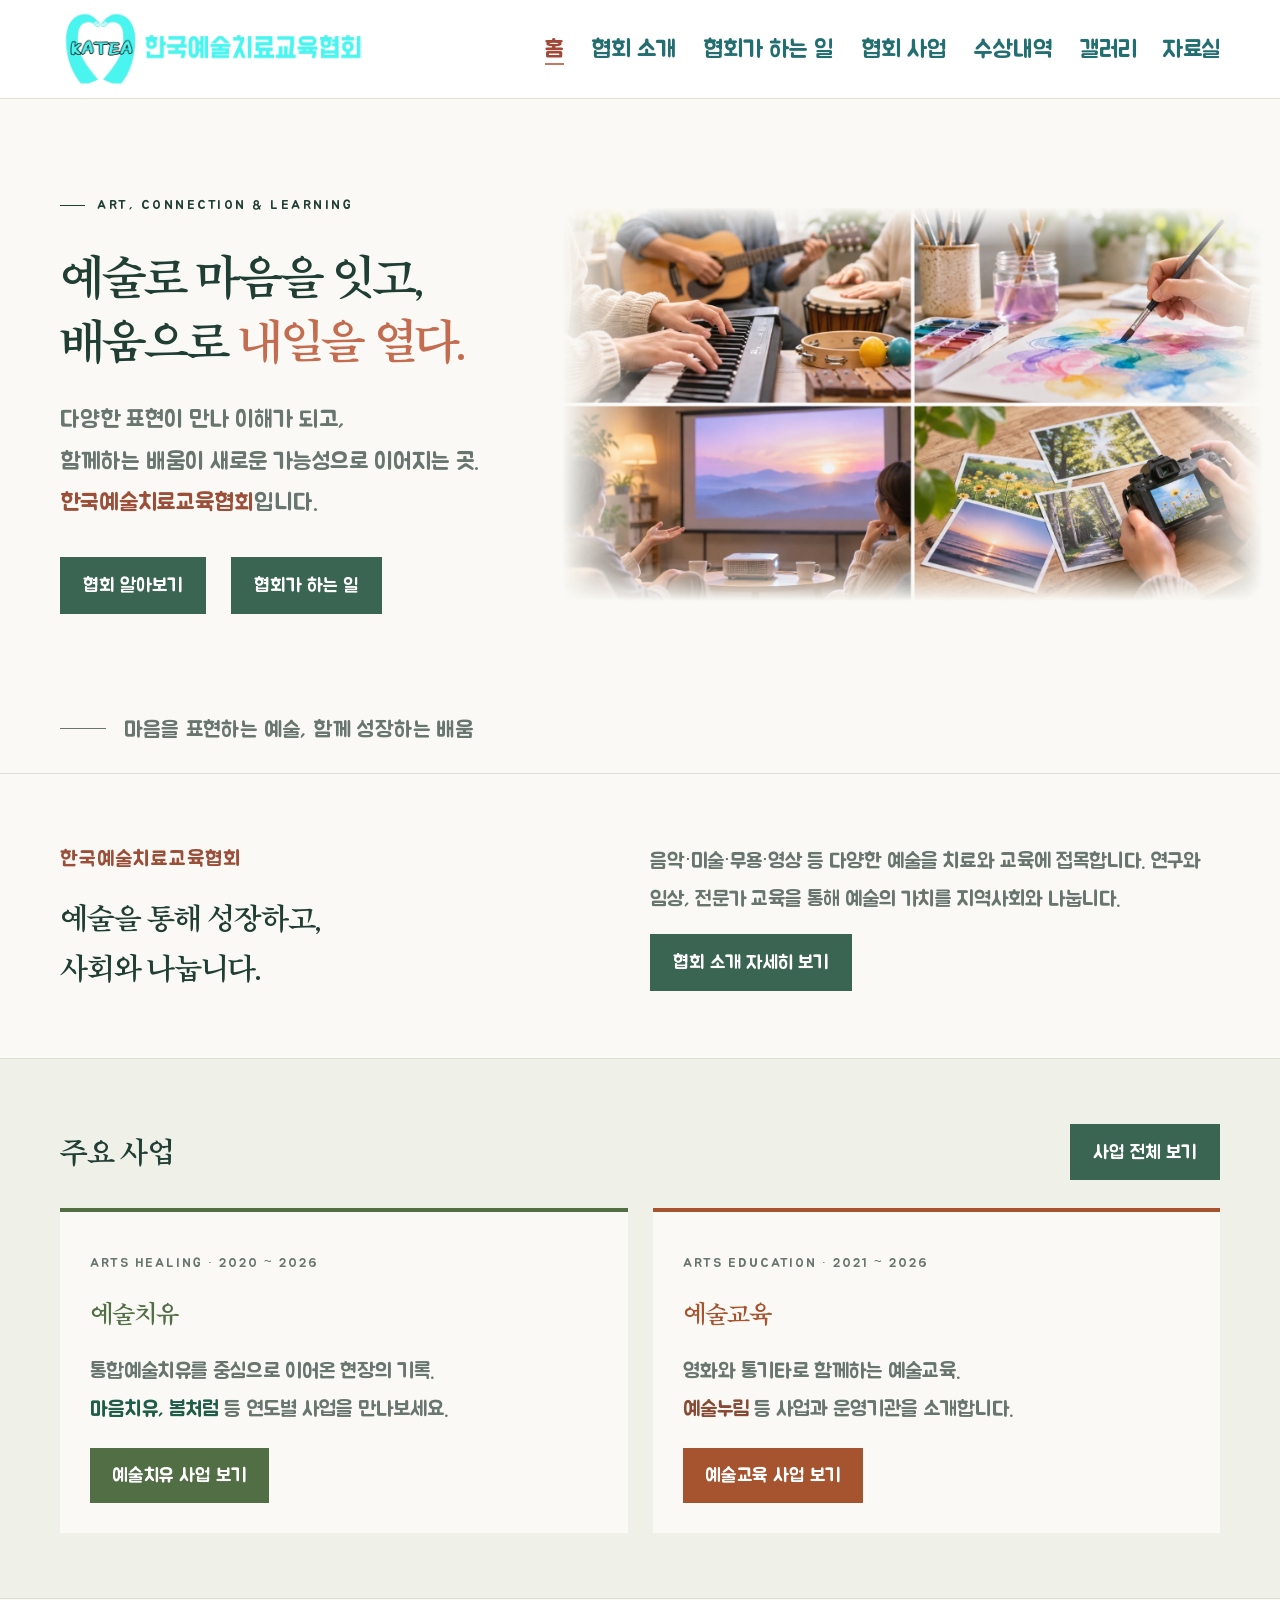
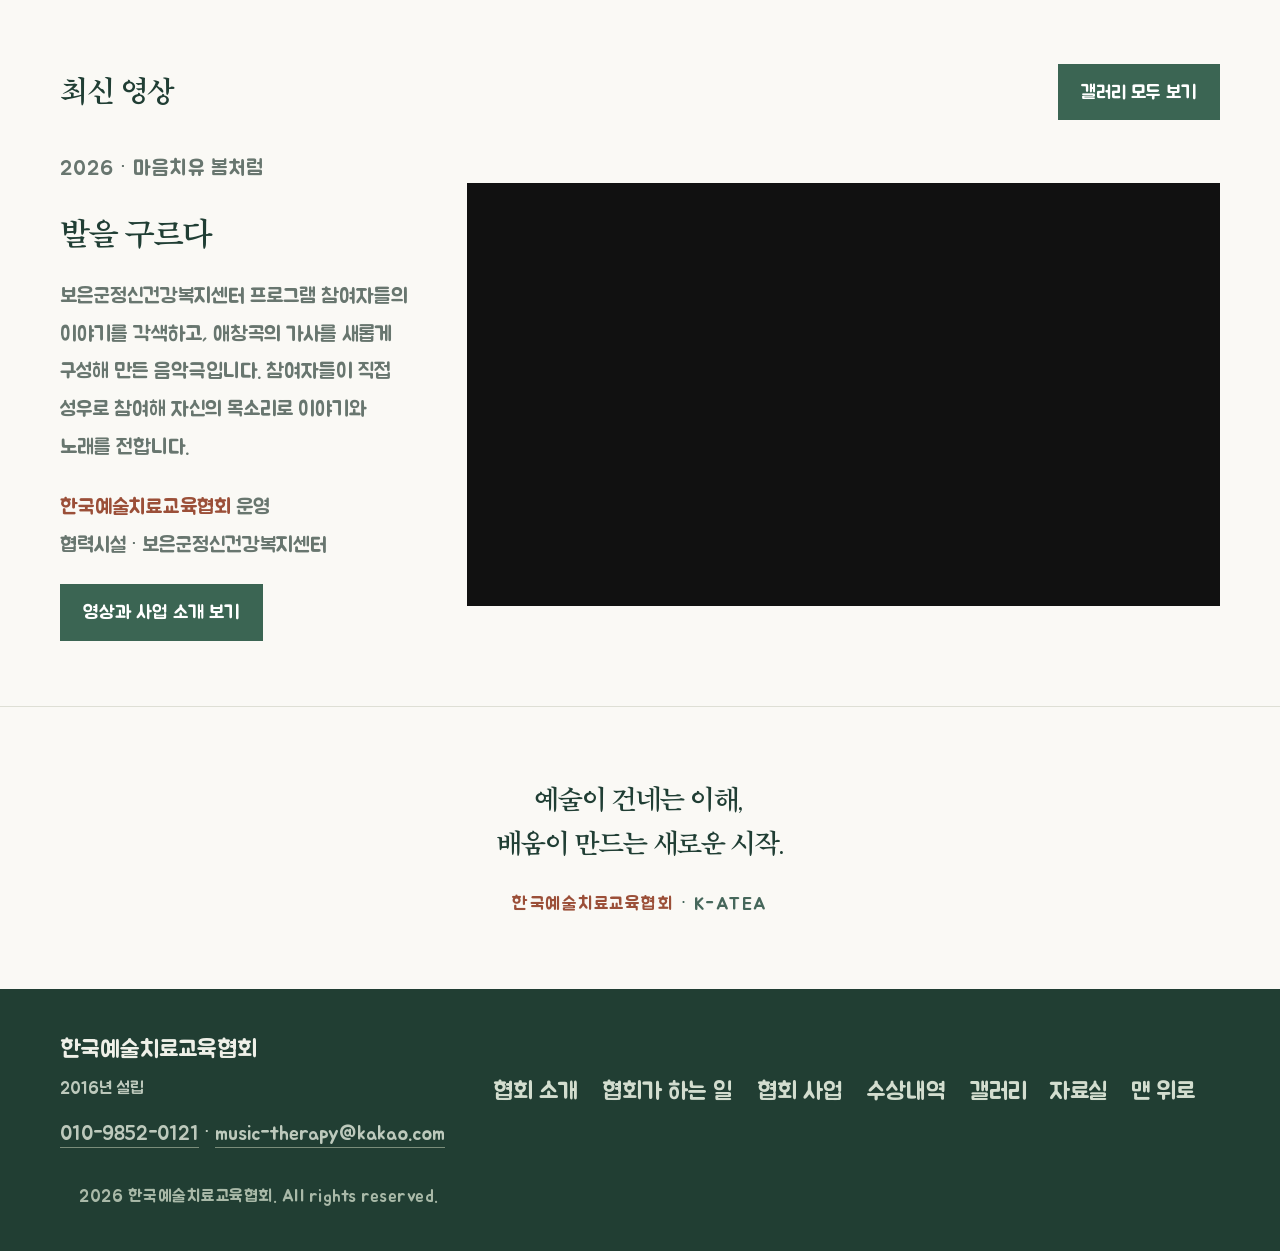
==== commit 3f217723: "Center boxed link labels and soften green button backgrounds" ====
--- a/index.html
+++ b/index.html
@@ -1,12 +1,12 @@
 <!doctype html><html lang="ko"><head><meta charset="utf-8"><meta name="viewport" content="width=device-width, initial-scale=1"><meta name="theme-color" content="#244e40"><title>한국예술치료교육협회</title><meta name="description" content="예술로 마음을 잇고, 배움으로 내일을 여는 한국예술치료교육협회. 협회 소개와 주요 사업, 활동 영상을 만나보세요."><link rel="canonical" href="https://k-atea.com/"><meta property="og:title" content="한국예술치료교육협회"><meta property="og:description" content="예술로 마음을 잇고, 배움으로 내일을 여는 한국예술치료교육협회. 협회 소개와 주요 사업, 활동 영상을 만나보세요."><meta property="og:url" content="https://k-atea.com/"><meta property="og:image" content="https://k-atea.com/assets/katea-bi.png"><link rel="stylesheet" href="/assets/site.css"><script>if(location.pathname==='/'||location.pathname==='/index.html'){const old={about:'/about/',history:'/about/#history',activities:'/activities/',projects:'/projects/',awards:'/awards/',gallery:'/gallery/'};const target=old[location.hash.slice(1)];if(target)location.replace(target);}</script><script src="/assets/site.js" defer></script><style>.hero .hero-inner{grid-template-columns:minmax(0,1fr) minmax(0,1.2fr);gap:32px}.hero .art{width:100%;max-width:none}@media(max-width:760px){.hero .hero-inner{grid-template-columns:minmax(0,1fr);gap:25px}}.hero-inner>div:first-child{container-type:inline-size}.hero #hero-title{font-size:clamp(22px,9cqw,52px);line-height:1.38;white-space:nowrap;letter-spacing:-.045em}.hero #hero-title+p{font-size:clamp(19px,4.1cqw,21px)!important;line-height:1.75!important}</style><link rel="stylesheet" href="/assets/association-name.css">
-</head><body class="home-page"><a href="#main" class="skip-link">본문 바로가기</a><header><div class="wrap header-inner"><a class="brand" href="/" aria-label="한국예술치료교육협회 홈"><img class="association-logo" src="/assets/katea-bi.png" width="2791" height="689" alt="한국예술치료교육협회 KATEA"></a><button class="menu" type="button" aria-expanded="false" aria-controls="navigation">메뉴</button><nav id="navigation" aria-label="주요 메뉴"><a href="/" aria-current="page">홈</a><a href="/about/">협회 소개</a><a href="/activities/">협회가 하는 일</a><a href="/projects/">협회 사업</a><a href="/awards/">수상내역</a><a href="/gallery/">갤러리</a><a href="/resources/">자료실</a></nav></div></header><main id="main"><section class="hero" aria-labelledby="hero-title"><div class="wrap hero-inner"><div>
-<div class="eyebrow">ART, CONNECTION & LEARNING</div>
-<h1 id="hero-title">예술로 마음을 잇고,<br>배움으로 <em>내일을 열다.</em></h1>
-<p>다양한 표현이 만나 이해가 되고,<br>함께하는 배움이 새로운 가능성으로 이어지는 곳.<br><span class="association-name-highlight">한국예술치료교육협회</span>입니다.</p>
-<div class="hero-actions"><a class="button" href="/about/">협회 알아보기 <span aria-hidden="true">↗</span></a><a class="text-link" href="/activities/">협회가 하는 일 <span aria-hidden="true">→</span></a></div>
-</div>
-<figure class="art"><img src="/assets/home-arts.webp" width="1670" height="940" fetchpriority="high" style="display:block;width:100%;height:auto" alt="건반·기타·타악기 연주, 수채화 그리기, 영상 감상, 사진 촬영을 담은 네 장면"></figure>
-</div><div class="wrap hero-foot">마음을 표현하는 예술, 함께 성장하는 배움</div></section><section class="home-summary"><div class="wrap home-summary-grid"><div><p class="kicker"><span class="association-name-highlight">한국예술치료교육협회</span></p><h2>예술을 통해 성장하고,<br>사회와 나눕니다.</h2></div><div><p>음악·미술·무용·영상 등 다양한 예술을 치료와 교육에 접목합니다. 연구와 임상, 전문가 교육을 통해 예술의 가치를 지역사회와 나눕니다.</p><a class="text-link" href="/about/">협회 소개 자세히 보기 →</a></div></div></section>
-<section class="home-projects"><div class="wrap"><div class="home-section-heading"><h2>주요 사업</h2><a class="text-link" href="/projects/">사업 전체 보기 →</a></div><div class="home-project-grid"><a class="home-project-card" href="/projects/"><span class="section-index">ARTS HEALING · 2020 ~ 2026</span><h3>예술치유</h3><p>통합예술치유를 중심으로 이어온 현장의 기록.<br><span style="color:#205c4a">마음치유, 봄처럼</span> 등 연도별 사업을 만나보세요.</p><span class="home-card-link">예술치유 사업 보기 ↗</span></a><a class="home-project-card" href="/projects/?field=education"><span class="section-index">ARTS EDUCATION · 2021 ~ 2026</span><h3>예술교육</h3><p>영화와 통기타로 함께하는 예술교육.<br><span style="color:#884a35">예술누림</span> 등 사업과 운영기관을 소개합니다.</p><span class="home-card-link">예술교육 사업 보기 ↗</span></a></div></div></section>
-<section class="home-latest"><div class="wrap"><div class="home-section-heading"><h2>최신 영상</h2><a class="text-link" href="/gallery/">갤러리 모두 보기 →</a></div><div class="home-latest-layout"><div><p class="kicker">2026 · 마음치유 봄처럼</p><h3>발을 구르다</h3><p>보은군정신건강복지센터 프로그램 참여자들의 이야기를 각색하고, 애창곡의 가사를 새롭게 구성해 만든 음악극입니다. 참여자들이 직접 성우로 참여해 자신의 목소리로 이야기와 노래를 전합니다.</p><p><span class="association-name-highlight">한국예술치료교육협회</span> 운영<br>협력시설 · 보은군정신건강복지센터</p><a class="text-link" href="/gallery/#video-title">영상과 사업 소개 보기 →</a></div><div class="video-frame"><iframe src="https://www.youtube-nocookie.com/embed/FaqzntUkGAo?rel=0" title="발을 구르다 | 2026, 마음치유 봄처럼" loading="lazy" referrerpolicy="strict-origin-when-cross-origin" allow="accelerometer; autoplay; clipboard-write; encrypted-media; gyroscope; picture-in-picture; web-share" allowfullscreen></iframe></div></div></div></section>
-<div class="bottom-message"><p>예술이 건네는 이해,<br>배움이 만드는 새로운 시작.</p><small><span class="association-name-highlight">한국예술치료교육협회</span> · K-ATEA</small></div></main><footer><div class="wrap"><div class="footer-inner"><div><strong>한국예술치료교육협회</strong><p class="footer-founded">2016년 설립</p><p><a href="tel:01098520121">010-9852-0121</a> · <a href="mailto:music-therapy@kakao.com">music-therapy@kakao.com</a></p></div><div class="footer-links"><a href="/about/">협회 소개</a><a href="/activities/">협회가 하는 일</a><a href="/projects/">협회 사업</a><a href="/awards/">수상내역</a><a href="/gallery/">갤러리</a><a href="/resources/">자료실</a><a href="#main">맨 위로 ↑</a></div></div><div class="copyright">© <span id="year">2026</span> 한국예술치료교육협회. All rights reserved.</div></div></footer></body></html>
+</head><body class="home-page"><a href="#main" class="skip-link">본문 바로가기</a><header><div class="wrap header-inner"><a class="brand" href="/" aria-label="한국예술치료교육협회 홈"><img class="association-logo" src="/assets/katea-bi.png" width="2791" height="689" alt="한국예술치료교육협회 KATEA"></a><button class="menu" type="button" aria-expanded="false" aria-controls="navigation">메뉴</button><nav id="navigation" aria-label="주요 메뉴"><a href="/" aria-current="page">홈</a><a href="/about/">협회 소개</a><a href="/activities/">협회가 하는 일</a><a href="/projects/">협회 사업</a><a href="/awards/">수상내역</a><a href="/gallery/">갤러리</a><a href="/resources/">자료실</a></nav></div></header><main id="main"><section class="hero" aria-labelledby="hero-title"><div class="wrap hero-inner"><div>
+<div class="eyebrow">ART, CONNECTION & LEARNING</div>
+<h1 id="hero-title">예술로 마음을 잇고,<br>배움으로 <em>내일을 열다.</em></h1>
+<p>다양한 표현이 만나 이해가 되고,<br>함께하는 배움이 새로운 가능성으로 이어지는 곳.<br><span class="association-name-highlight">한국예술치료교육협회</span>입니다.</p>
+<div class="hero-actions"><a class="button" href="/about/">협회 알아보기</a><a class="text-link" href="/activities/">협회가 하는 일</a></div>
+</div>
+<figure class="art"><img src="/assets/home-arts.webp" width="1670" height="940" fetchpriority="high" style="display:block;width:100%;height:auto" alt="건반·기타·타악기 연주, 수채화 그리기, 영상 감상, 사진 촬영을 담은 네 장면"></figure>
+</div><div class="wrap hero-foot">마음을 표현하는 예술, 함께 성장하는 배움</div></section><section class="home-summary"><div class="wrap home-summary-grid"><div><p class="kicker"><span class="association-name-highlight">한국예술치료교육협회</span></p><h2>예술을 통해 성장하고,<br>사회와 나눕니다.</h2></div><div><p>음악·미술·무용·영상 등 다양한 예술을 치료와 교육에 접목합니다. 연구와 임상, 전문가 교육을 통해 예술의 가치를 지역사회와 나눕니다.</p><a class="text-link" href="/about/">협회 소개 자세히 보기</a></div></div></section>
+<section class="home-projects"><div class="wrap"><div class="home-section-heading"><h2>주요 사업</h2><a class="text-link" href="/projects/">사업 전체 보기</a></div><div class="home-project-grid"><a class="home-project-card" href="/projects/"><span class="section-index">ARTS HEALING · 2020 ~ 2026</span><h3>예술치유</h3><p>통합예술치유를 중심으로 이어온 현장의 기록.<br><span style="color:#205c4a">마음치유, 봄처럼</span> 등 연도별 사업을 만나보세요.</p><span class="home-card-link">예술치유 사업 보기</span></a><a class="home-project-card" href="/projects/?field=education"><span class="section-index">ARTS EDUCATION · 2021 ~ 2026</span><h3>예술교육</h3><p>영화와 통기타로 함께하는 예술교육.<br><span style="color:#884a35">예술누림</span> 등 사업과 운영기관을 소개합니다.</p><span class="home-card-link">예술교육 사업 보기</span></a></div></div></section>
+<section class="home-latest"><div class="wrap"><div class="home-section-heading"><h2>최신 영상</h2><a class="text-link" href="/gallery/">갤러리 모두 보기</a></div><div class="home-latest-layout"><div><p class="kicker">2026 · 마음치유 봄처럼</p><h3>발을 구르다</h3><p>보은군정신건강복지센터 프로그램 참여자들의 이야기를 각색하고, 애창곡의 가사를 새롭게 구성해 만든 음악극입니다. 참여자들이 직접 성우로 참여해 자신의 목소리로 이야기와 노래를 전합니다.</p><p><span class="association-name-highlight">한국예술치료교육협회</span> 운영<br>협력시설 · 보은군정신건강복지센터</p><a class="text-link" href="/gallery/#video-title">영상과 사업 소개 보기</a></div><div class="video-frame"><iframe src="https://www.youtube-nocookie.com/embed/FaqzntUkGAo?rel=0" title="발을 구르다 | 2026, 마음치유 봄처럼" loading="lazy" referrerpolicy="strict-origin-when-cross-origin" allow="accelerometer; autoplay; clipboard-write; encrypted-media; gyroscope; picture-in-picture; web-share" allowfullscreen></iframe></div></div></div></section>
+<div class="bottom-message"><p>예술이 건네는 이해,<br>배움이 만드는 새로운 시작.</p><small><span class="association-name-highlight">한국예술치료교육협회</span> · K-ATEA</small></div></main><footer><div class="wrap"><div class="footer-inner"><div><strong>한국예술치료교육협회</strong><p class="footer-founded">2016년 설립</p><p><a href="tel:01098520121">010-9852-0121</a> · <a href="mailto:music-therapy@kakao.com">music-therapy@kakao.com</a></p></div><div class="footer-links"><a href="/about/">협회 소개</a><a href="/activities/">협회가 하는 일</a><a href="/projects/">협회 사업</a><a href="/awards/">수상내역</a><a href="/gallery/">갤러리</a><a href="/resources/">자료실</a><a href="#main">맨 위로 ↑</a></div></div><div class="copyright">© <span id="year">2026</span> 한국예술치료교육협회. All rights reserved.</div></div></footer></body></html>
--- a/assets/site.css
+++ b/assets/site.css
@@ -117,6 +117,45 @@
 .about-page-heading{padding:0}.about-heading-grid{display:grid;grid-template-columns:minmax(0,.9fr) minmax(0,1.1fr);gap:36px;align-items:stretch;height:360px}.about-heading-copy{min-width:0;padding:20px 0;align-self:center}.about-heading-photo{display:block;width:100%;height:100%;min-height:0;object-fit:cover;object-position:center;border-radius:0;mask-image:linear-gradient(to right,transparent 0%,#000 16%,#000 84%,transparent 100%);-webkit-mask-image:linear-gradient(to right,transparent 0%,#000 16%,#000 84%,transparent 100%)}@media(max-width:1050px){.about-heading-grid{grid-template-columns:repeat(2,minmax(0,1fr));gap:28px}.about-heading-photo{min-height:0}}@media(max-width:800px){.about-page-heading{padding:23px 0 30px}.about-heading-grid{grid-template-columns:1fr;gap:24px;height:auto}.about-heading-copy{padding:0}.about-heading-photo{height:auto;min-height:0;aspect-ratio:3/2;max-width:none;justify-self:stretch}}
 
 .about-purpose .association-name-highlight{color:#9b4f38;font-weight:700}
+
+/* Distinct page header photographs with soft lateral blending */
+.page-heading-with-media{overflow:hidden}.page-heading-media-inner{position:relative}.page-heading-media-copy{position:relative;z-index:1;pointer-events:none}.page-heading-media-copy a{pointer-events:auto}.page-heading-media-copy>p{font-size:21px;line-height:1.9;color:var(--muted);margin:0;max-width:680px}.page-heading-media-photo{position:absolute;right:0;top:-28px;width:54%;height:calc(100% + 74px);display:block;object-fit:cover;object-position:center;mask-image:linear-gradient(to right,transparent 0%,#000 30%,#000 84%,transparent 100%);-webkit-mask-image:linear-gradient(to right,transparent 0%,#000 30%,#000 84%,transparent 100%)}
+@media(max-width:800px){.page-heading-media-photo{position:static;width:100%;height:auto;aspect-ratio:3/2;object-fit:cover;margin-top:24px;mask-image:linear-gradient(to right,transparent 0%,#000 14%,#000 86%,transparent 100%);-webkit-mask-image:linear-gradient(to right,transparent 0%,#000 14%,#000 86%,transparent 100%)}.page-heading-media-copy>p{font-size:19px}}
+
+
+/* Larger home collage with softly blended edges */
+.home-page .hero .art{width:114%;max-width:none;justify-self:center;mask-image:linear-gradient(to right,transparent 0%,#000 13%,#000 87%,transparent 100%),linear-gradient(to bottom,transparent 0%,#000 10%,#000 90%,transparent 100%);mask-composite:intersect;-webkit-mask-image:linear-gradient(to right,transparent 0%,#000 13%,#000 87%,transparent 100%),linear-gradient(to bottom,transparent 0%,#000 10%,#000 90%,transparent 100%);-webkit-mask-composite:source-in}
+@media(max-width:760px){.home-page .hero .art{width:108%}}
+
+
+/* Stronger colored rules on the home project cards */
+.home-page .home-project-card{border-top-width:4px}
+
+
+/* Match home project titles to their accent rules */
+.home-page .home-project-card h3{color:#8b9c7c}.home-page .home-project-card:nth-child(2) h3{color:#c78965}
+
+
+/* Deeper project colors and filled calls to action */
+.home-page .home-project-card{--project-accent:#526e45;border-top-color:var(--project-accent)}
+.home-page .home-project-card:nth-child(2){--project-accent:#a6532f;border-top-color:var(--project-accent)}
+.home-page .home-project-card h3,.home-page .home-project-card:nth-child(2) h3{color:var(--project-accent)}
+.home-page .home-card-link{display:inline-flex;align-items:center;justify-content:center;min-height:48px;padding:12px 22px;background:var(--project-accent);color:#fff;border:0;line-height:1.6}
+.home-page .home-project-card:hover .home-card-link,.home-page .home-project-card:focus-visible .home-card-link{filter:brightness(.9)}
+
+
+/* Consistent boxed page navigation actions */
+main .text-link,main .button,main .award-photo figcaption a,main .video-caption>a,main .spring-youtube>p>a,main .spring-section-footer>a[href="/gallery/"]{display:inline-flex;align-items:center;justify-content:center;gap:10px;min-height:48px;max-width:100%;padding:12px 22px;border:1px solid var(--green);background:var(--green);color:#fff;line-height:1.6;text-align:center;text-decoration:none;white-space:normal;vertical-align:middle;transition:background .15s,border-color .15s}
+main .text-link:hover,main .text-link:focus-visible,main .button:hover,main .button:focus-visible,main .award-photo figcaption a:hover,main .award-photo figcaption a:focus-visible,main .video-caption>a:hover,main .video-caption>a:focus-visible,main .spring-youtube>p>a:hover,main .spring-youtube>p>a:focus-visible,main .spring-section-footer>a[href="/gallery/"]:hover,main .spring-section-footer>a[href="/gallery/"]:focus-visible{background:#35634f;border-color:#35634f;color:#fff}
+.home-section-heading .text-link{flex-shrink:0}.hero-actions{flex-wrap:wrap}.spring-back,.spring-section-footer{gap:16px;flex-wrap:wrap}.award-citation li+li{margin-top:12px}
+@media(max-width:760px){main .text-link,main .button,main .award-photo figcaption a,main .video-caption>a,main .spring-youtube>p>a,main .spring-section-footer>a[href="/gallery/"]{padding:12px 18px}.home-section-heading .text-link{white-space:normal}.spring-back{align-items:flex-start}}
+
+
+/* Center button labels without decorative arrow space; soften green boxes */
+main .text-link,main .button,main .spring-page .button,main .award-photo figcaption a,main .video-caption>a,main .spring-youtube>p>a,main .spring-section-footer>a[href="/gallery/"]{justify-content:center;align-items:center;text-align:center;gap:0;padding-inline:22px;background:#3b6553;border-color:#3b6553}
+main .button>span[aria-hidden="true"],main .text-link>span[aria-hidden="true"]{display:none}
+main .home-card-link{justify-content:center;text-align:center;gap:0;padding-inline:22px}
+
 /* Spring 2026 gallery entry */
 .gallery-exhibition[hidden]{display:none}.gallery-exhibition{margin-bottom:35px;border:1px solid var(--line);background:#edf0e6}.gallery-exhibition-link{display:grid;grid-template-columns:1fr 1.15fr;align-items:center}.gallery-exhibition-link>img{display:block;width:100%;height:auto;aspect-ratio:1797/985;object-fit:contain}.gallery-exhibition-link>div{padding:38px}.gallery-exhibition h2{font-size:32px;font-weight:500;line-height:1.5;letter-spacing:-1px;margin:0 0 20px}.gallery-exhibition p{font-size:15px;line-height:1.9;color:var(--muted)}.gallery-exhibition .gallery-exhibition-note{font-size:13px}.gallery-exhibition .button{margin-top:12px}.gallery-exhibition a:hover h2{color:var(--accent)}@media(max-width:760px){.gallery-exhibition-link{grid-template-columns:1fr}.gallery-exhibition-link>img{height:auto}.gallery-exhibition-link>div{padding:25px}.gallery-exhibition h2{font-size:26px}.gallery-head .filters{flex-wrap:wrap;justify-content:flex-start}}
 
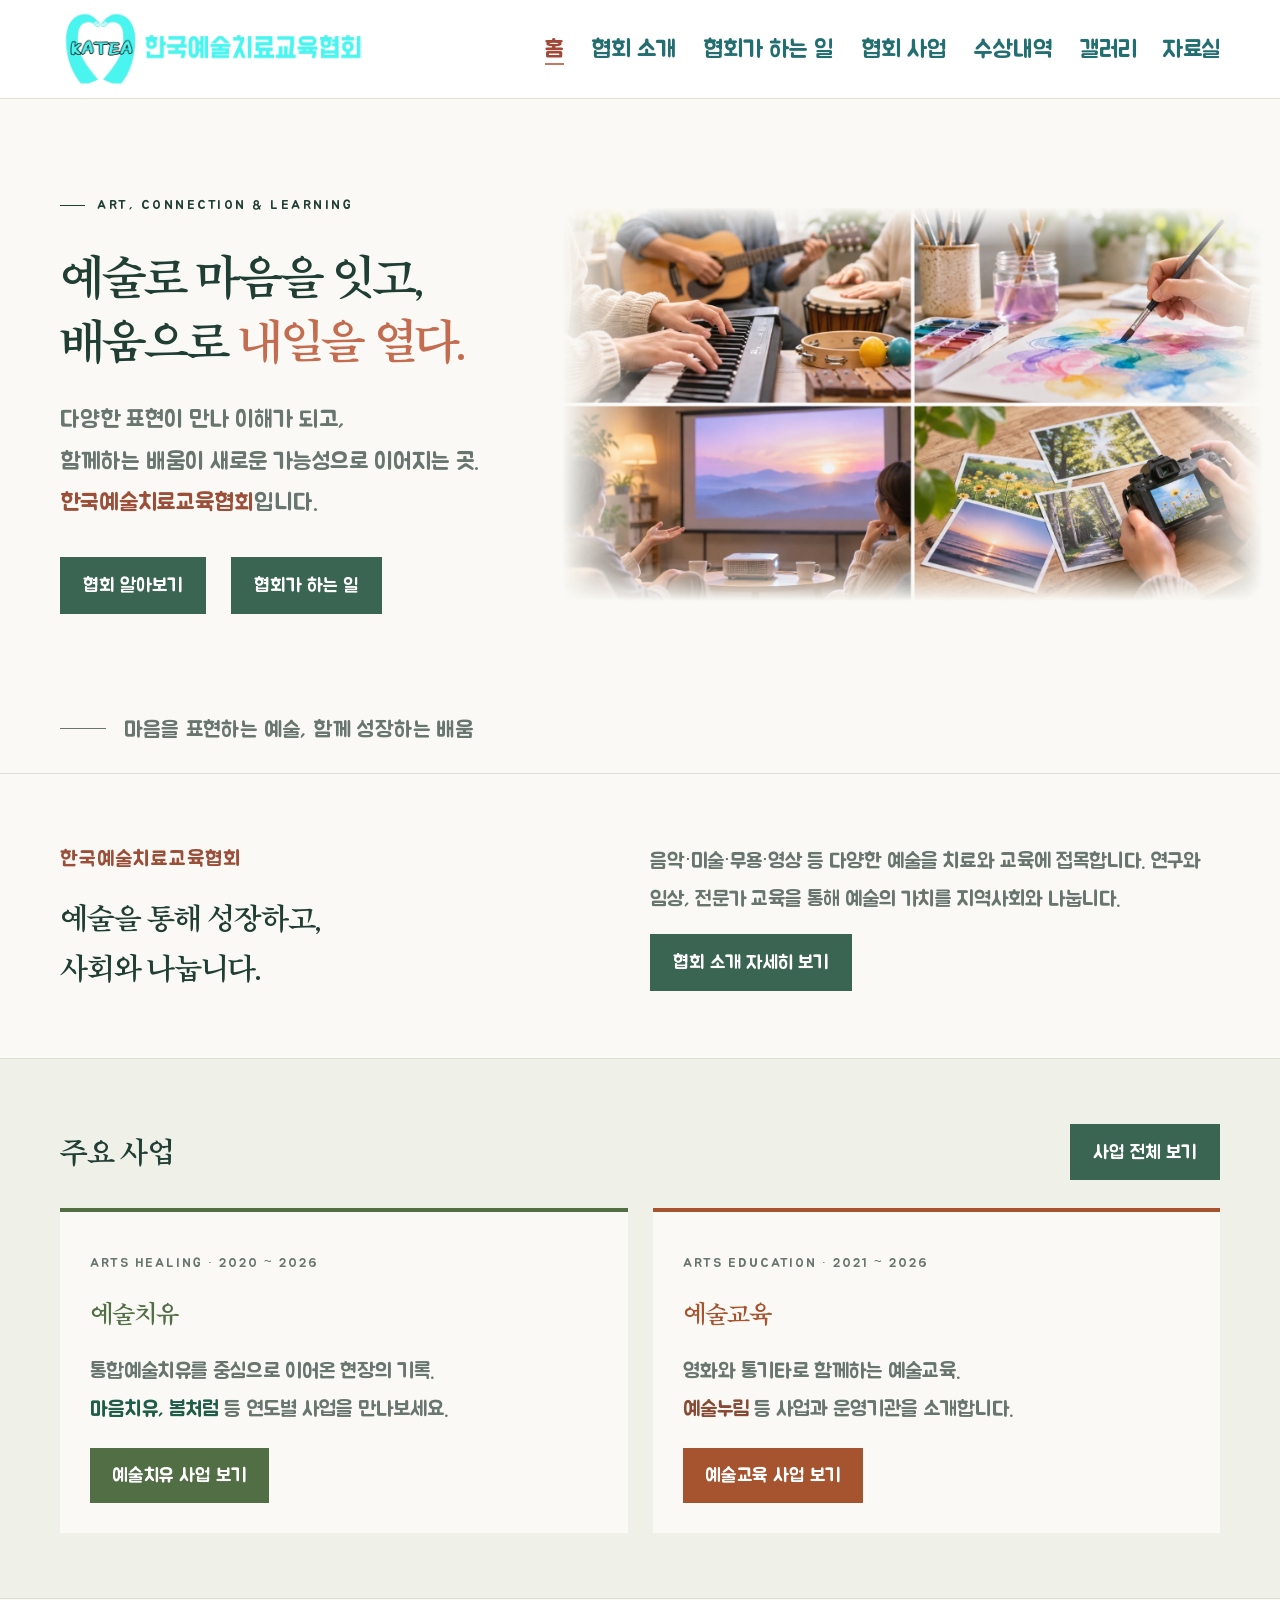
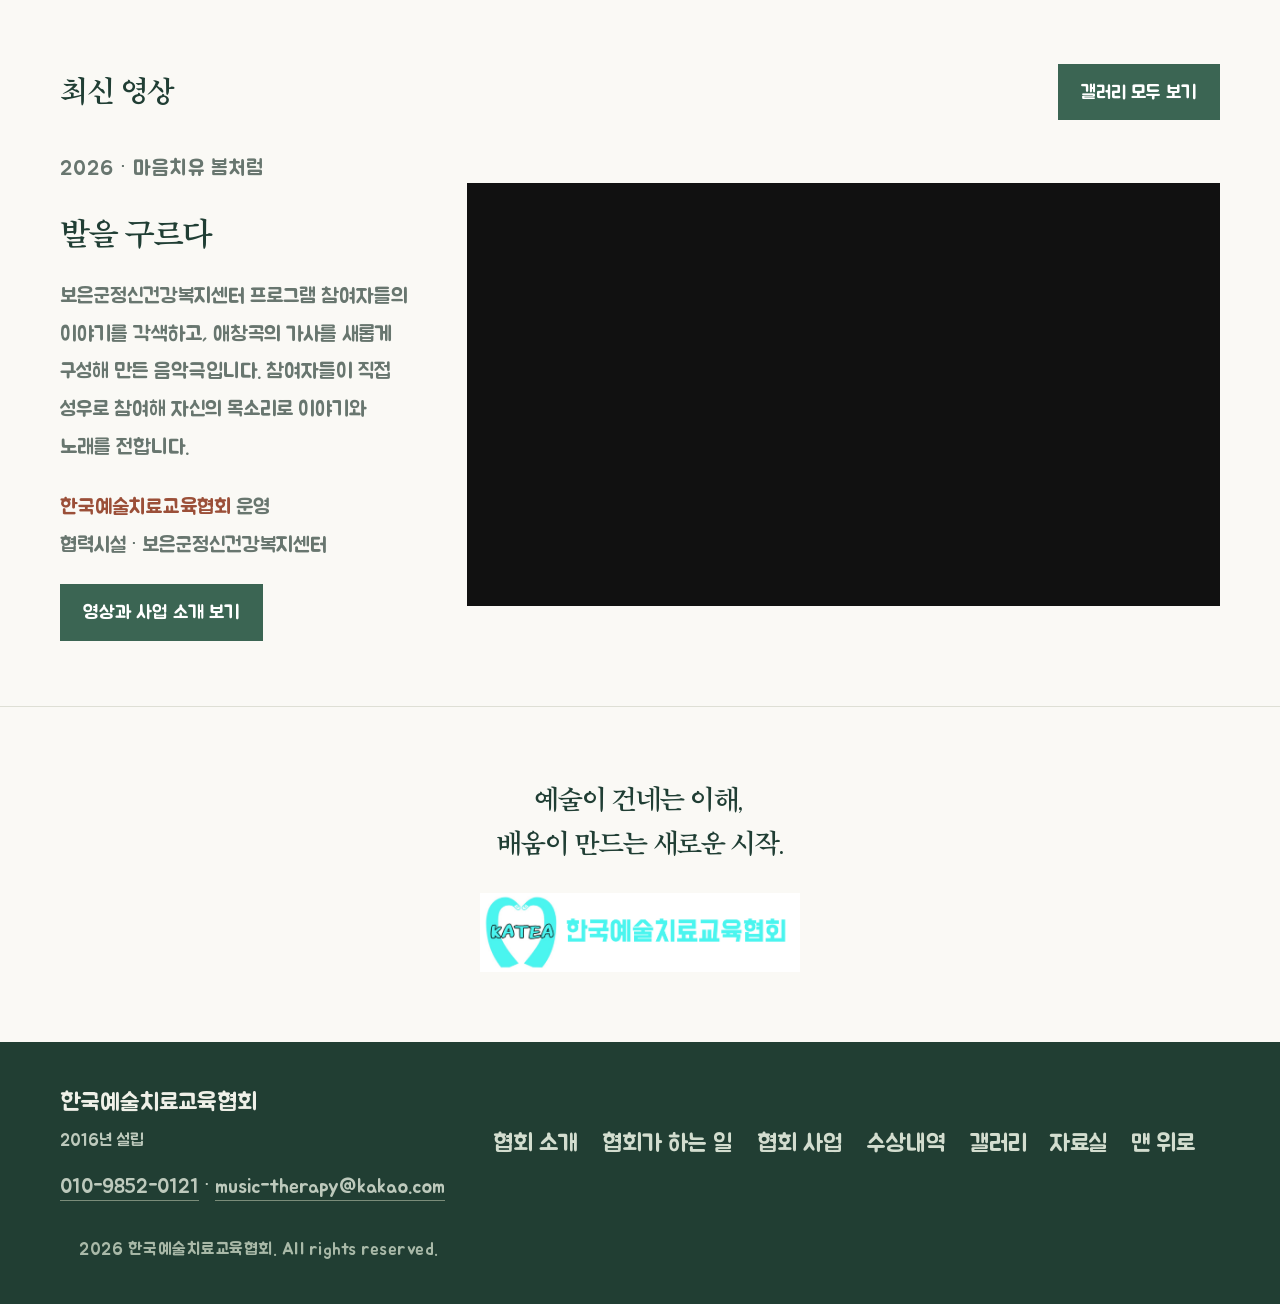
==== commit ba0ac5d5: "Use association logo below the home closing message" ====
--- a/index.html
+++ b/index.html
@@ -9,4 +9,4 @@
 </div><div class="wrap hero-foot">마음을 표현하는 예술, 함께 성장하는 배움</div></section><section class="home-summary"><div class="wrap home-summary-grid"><div><p class="kicker"><span class="association-name-highlight">한국예술치료교육협회</span></p><h2>예술을 통해 성장하고,<br>사회와 나눕니다.</h2></div><div><p>음악·미술·무용·영상 등 다양한 예술을 치료와 교육에 접목합니다. 연구와 임상, 전문가 교육을 통해 예술의 가치를 지역사회와 나눕니다.</p><a class="text-link" href="/about/">협회 소개 자세히 보기</a></div></div></section>
 <section class="home-projects"><div class="wrap"><div class="home-section-heading"><h2>주요 사업</h2><a class="text-link" href="/projects/">사업 전체 보기</a></div><div class="home-project-grid"><a class="home-project-card" href="/projects/"><span class="section-index">ARTS HEALING · 2020 ~ 2026</span><h3>예술치유</h3><p>통합예술치유를 중심으로 이어온 현장의 기록.<br><span style="color:#205c4a">마음치유, 봄처럼</span> 등 연도별 사업을 만나보세요.</p><span class="home-card-link">예술치유 사업 보기</span></a><a class="home-project-card" href="/projects/?field=education"><span class="section-index">ARTS EDUCATION · 2021 ~ 2026</span><h3>예술교육</h3><p>영화와 통기타로 함께하는 예술교육.<br><span style="color:#884a35">예술누림</span> 등 사업과 운영기관을 소개합니다.</p><span class="home-card-link">예술교육 사업 보기</span></a></div></div></section>
 <section class="home-latest"><div class="wrap"><div class="home-section-heading"><h2>최신 영상</h2><a class="text-link" href="/gallery/">갤러리 모두 보기</a></div><div class="home-latest-layout"><div><p class="kicker">2026 · 마음치유 봄처럼</p><h3>발을 구르다</h3><p>보은군정신건강복지센터 프로그램 참여자들의 이야기를 각색하고, 애창곡의 가사를 새롭게 구성해 만든 음악극입니다. 참여자들이 직접 성우로 참여해 자신의 목소리로 이야기와 노래를 전합니다.</p><p><span class="association-name-highlight">한국예술치료교육협회</span> 운영<br>협력시설 · 보은군정신건강복지센터</p><a class="text-link" href="/gallery/#video-title">영상과 사업 소개 보기</a></div><div class="video-frame"><iframe src="https://www.youtube-nocookie.com/embed/FaqzntUkGAo?rel=0" title="발을 구르다 | 2026, 마음치유 봄처럼" loading="lazy" referrerpolicy="strict-origin-when-cross-origin" allow="accelerometer; autoplay; clipboard-write; encrypted-media; gyroscope; picture-in-picture; web-share" allowfullscreen></iframe></div></div></div></section>
-<div class="bottom-message"><p>예술이 건네는 이해,<br>배움이 만드는 새로운 시작.</p><small><span class="association-name-highlight">한국예술치료교육협회</span> · K-ATEA</small></div></main><footer><div class="wrap"><div class="footer-inner"><div><strong>한국예술치료교육협회</strong><p class="footer-founded">2016년 설립</p><p><a href="tel:01098520121">010-9852-0121</a> · <a href="mailto:music-therapy@kakao.com">music-therapy@kakao.com</a></p></div><div class="footer-links"><a href="/about/">협회 소개</a><a href="/activities/">협회가 하는 일</a><a href="/projects/">협회 사업</a><a href="/awards/">수상내역</a><a href="/gallery/">갤러리</a><a href="/resources/">자료실</a><a href="#main">맨 위로 ↑</a></div></div><div class="copyright">© <span id="year">2026</span> 한국예술치료교육협회. All rights reserved.</div></div></footer></body></html>
+<div class="bottom-message"><p>예술이 건네는 이해,<br>배움이 만드는 새로운 시작.</p><img class="bottom-association-logo" src="/assets/katea-bi.png" width="2791" height="689" alt="한국예술치료교육협회 K-ATEA" loading="lazy" decoding="async"></div></main><footer><div class="wrap"><div class="footer-inner"><div><strong>한국예술치료교육협회</strong><p class="footer-founded">2016년 설립</p><p><a href="tel:01098520121">010-9852-0121</a> · <a href="mailto:music-therapy@kakao.com">music-therapy@kakao.com</a></p></div><div class="footer-links"><a href="/about/">협회 소개</a><a href="/activities/">협회가 하는 일</a><a href="/projects/">협회 사업</a><a href="/awards/">수상내역</a><a href="/gallery/">갤러리</a><a href="/resources/">자료실</a><a href="#main">맨 위로 ↑</a></div></div><div class="copyright">© <span id="year">2026</span> 한국예술치료교육협회. All rights reserved.</div></div></footer></body></html>
--- a/assets/site.css
+++ b/assets/site.css
@@ -156,6 +156,11 @@
 main .button>span[aria-hidden="true"],main .text-link>span[aria-hidden="true"]{display:none}
 main .home-card-link{justify-content:center;text-align:center;gap:0;padding-inline:22px}
 
+
+/* Association logo under the closing message */
+.bottom-message .bottom-association-logo{display:block;width:320px;max-width:80%;height:auto;margin:28px auto 0}
+@media(max-width:760px){.bottom-message .bottom-association-logo{width:280px;max-width:85%;margin-top:24px}}
+
 /* Spring 2026 gallery entry */
 .gallery-exhibition[hidden]{display:none}.gallery-exhibition{margin-bottom:35px;border:1px solid var(--line);background:#edf0e6}.gallery-exhibition-link{display:grid;grid-template-columns:1fr 1.15fr;align-items:center}.gallery-exhibition-link>img{display:block;width:100%;height:auto;aspect-ratio:1797/985;object-fit:contain}.gallery-exhibition-link>div{padding:38px}.gallery-exhibition h2{font-size:32px;font-weight:500;line-height:1.5;letter-spacing:-1px;margin:0 0 20px}.gallery-exhibition p{font-size:15px;line-height:1.9;color:var(--muted)}.gallery-exhibition .gallery-exhibition-note{font-size:13px}.gallery-exhibition .button{margin-top:12px}.gallery-exhibition a:hover h2{color:var(--accent)}@media(max-width:760px){.gallery-exhibition-link{grid-template-columns:1fr}.gallery-exhibition-link>img{height:auto}.gallery-exhibition-link>div{padding:25px}.gallery-exhibition h2{font-size:26px}.gallery-head .filters{flex-wrap:wrap;justify-content:flex-start}}
 
